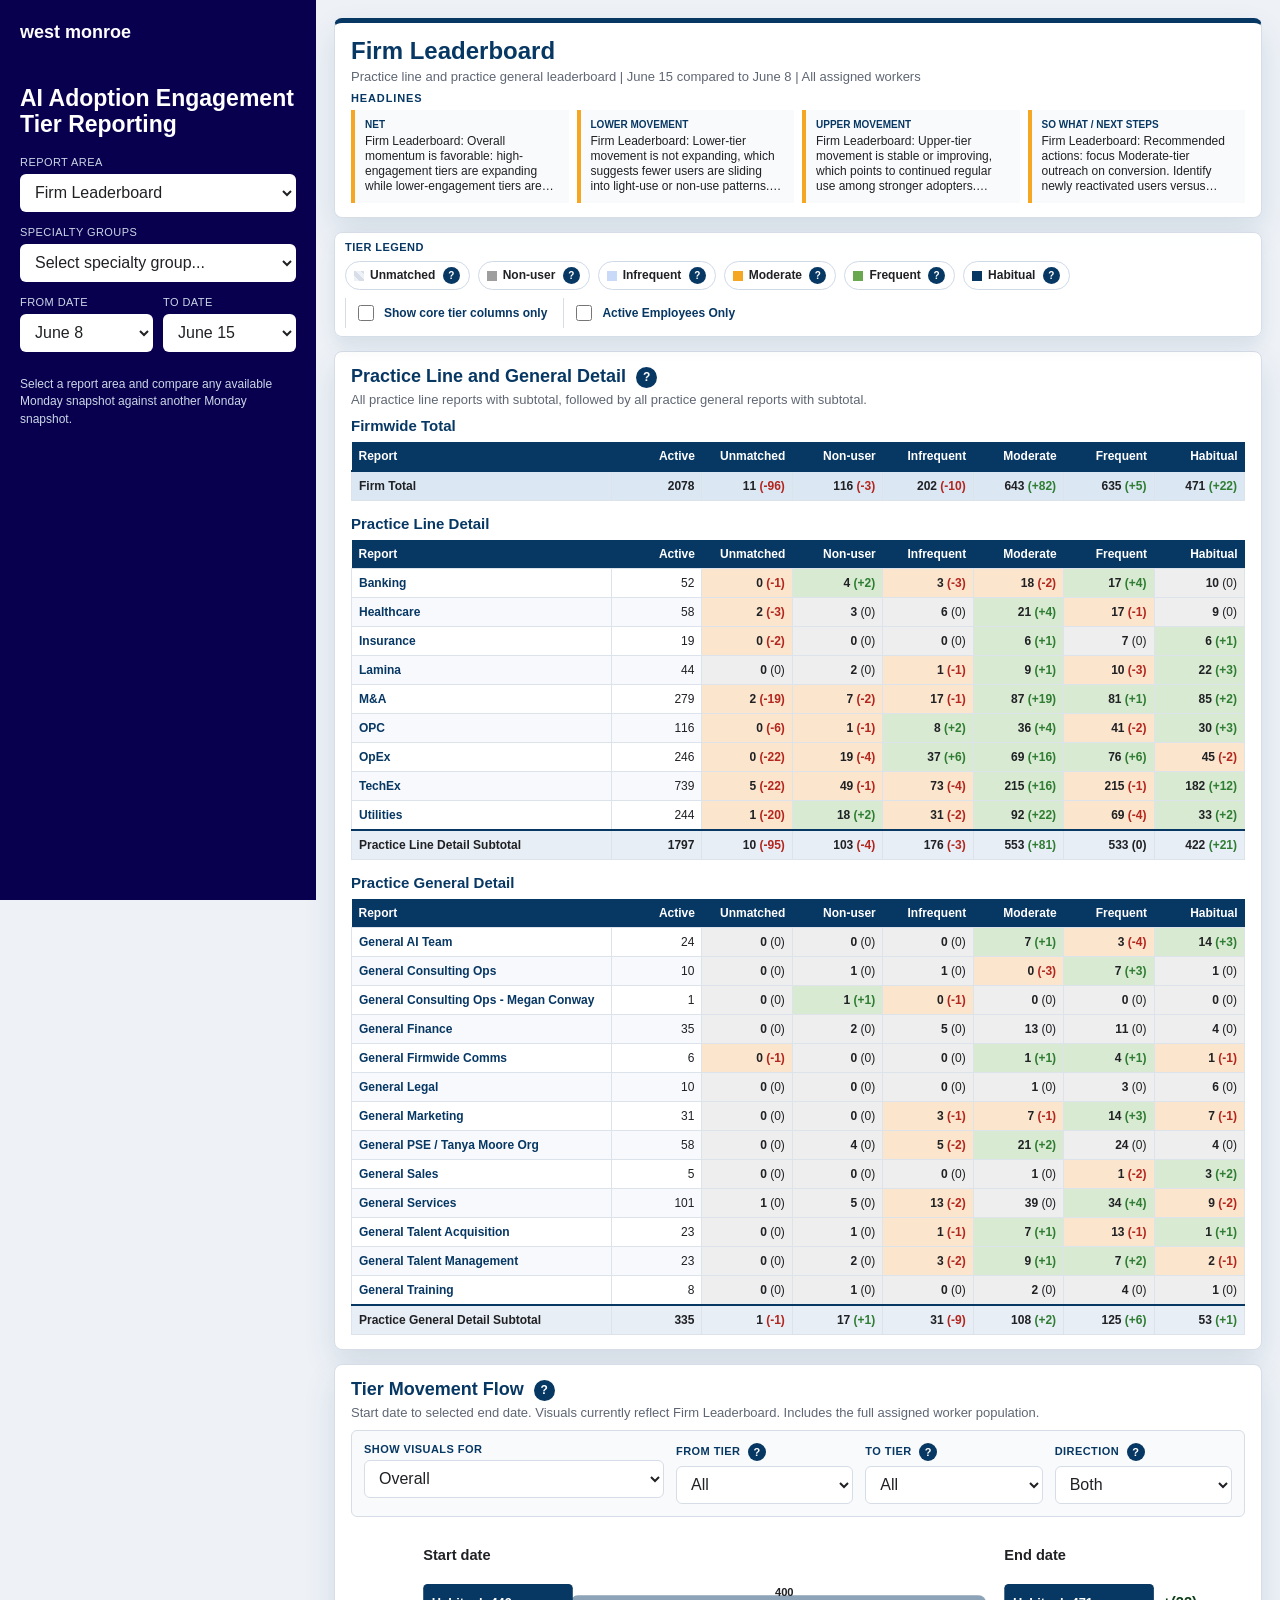
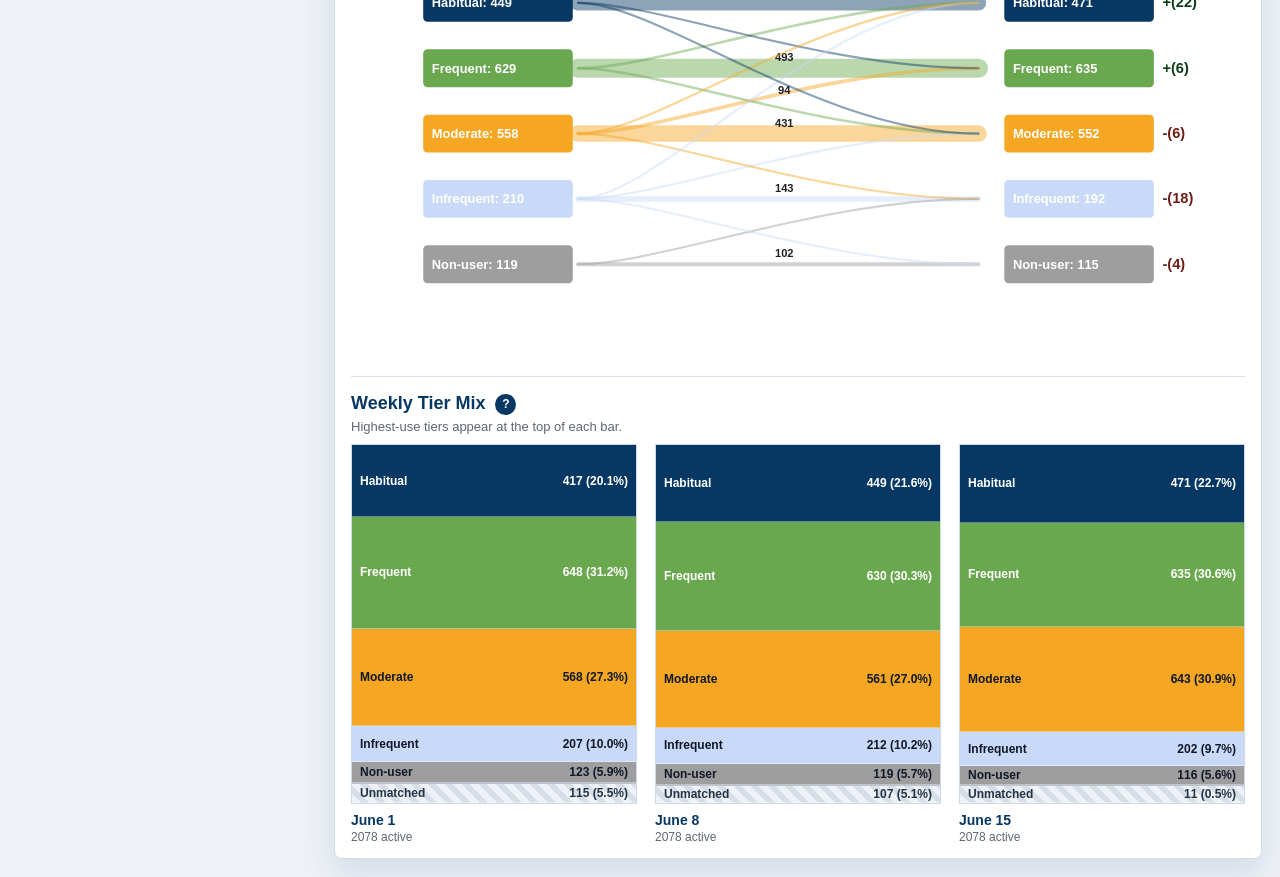
==== ai-adoption-engagement-tier-dashboard/index.html @ 770c9663 "Add discipline breakout views" ====
<!doctype html>
<html lang="en">
  <head>
    <meta charset="utf-8" />
    <meta name="viewport" content="width=device-width, initial-scale=1" />
    <title>AI Adoption Engagement Tier Leaderboard</title>
    <link rel="stylesheet" href="./styles.css" />
  </head>
  <body>
    <aside class="sidebar">
      <div class="brand">west monroe</div>
      <h1>AI Adoption Engagement Tier Reporting</h1>

      <label class="field">
        <span>Report Area</span>
        <select id="areaSelect"></select>
      </label>

      <label class="field">
        <span>Specialty Groups</span>
        <select id="specialtySelect"></select>
      </label>

      <div class="period-grid">
        <label class="field">
          <span>From Date</span>
          <select id="compareSelect"></select>
        </label>
        <label class="field">
          <span>To Date</span>
          <select id="weekSelect"></select>
        </label>
      </div>

      <p class="note">Select a report area and compare any available Monday snapshot against another Monday snapshot.</p>
    </aside>

    <main class="app">
      <section class="panel narrative-panel">
        <div class="panel-head">
          <div>
            <h2 id="reportTitle">Loading...</h2>
            <p id="reportMeta"></p>
          </div>
        </div>
        <p class="eyebrow headlines-label">Headlines</p>
        <div id="narrative" class="narrative-grid"></div>
      </section>

      <section class="tier-legend-panel" aria-label="Clickable engagement tier legend">
        <span>Tier Legend</span>
        <div class="tier-legend-controls">
          <button type="button" class="tier-legend-chip unmatched-chip" data-help="Unmatched: people in the selected population without mapped engagement-tier data for the selected week. Unmatched records are included in reconciliation so total population changes remain explainable.">Unmatched <span>?</span></button>
          <div class="main-tier-chip-group" aria-label="Engagement tiers">
            <button type="button" class="tier-legend-chip" style="--chip-color:#9e9e9e" data-help="Non-user: no logged AI tool activity in the prior 28 days. Tracked tools: Enterprise ChatGPT, ChatGPT Codex, and Nigel.">Non-user <span>?</span></button>
            <button type="button" class="tier-legend-chip" style="--chip-color:#c9daf8" data-help="Infrequent: used an AI tool on 1-4 days in the prior 28 days. Tracked tools: Enterprise ChatGPT, ChatGPT Codex, and Nigel.">Infrequent <span>?</span></button>
            <button type="button" class="tier-legend-chip" style="--chip-color:#f5a623" data-help="Moderate: used an AI tool on 4-12 days, or used it on 13+ days but averaged fewer than 3 interactions per active day. Tracked tools: Enterprise ChatGPT, ChatGPT Codex, and Nigel.">Moderate <span>?</span></button>
            <button type="button" class="tier-legend-chip" style="--chip-color:#6aa84f" data-help="Frequent: used an AI tool on 13-16 days with more than 3 interactions per active day, or 17+ days with 3-12 interactions per active day. Tracked tools: Enterprise ChatGPT, ChatGPT Codex, and Nigel.">Frequent <span>?</span></button>
            <button type="button" class="tier-legend-chip" style="--chip-color:#073763" data-help="Habitual: used an AI tool on 17+ days and averaged 12+ interactions per active day. Tracked tools: Enterprise ChatGPT, ChatGPT Codex, and Nigel.">Habitual <span>?</span></button>
          </div>
          <label class="legend-toggle-field">
            <input id="coreTierOnlyToggle" type="checkbox" />
            <span>Show core tier columns only</span>
          </label>
          <label class="legend-toggle-field">
            <input id="activeEmployeesOnlyToggle" type="checkbox" />
            <span>Active Employees Only</span>
          </label>
        </div>
      </section>

      <section class="panel" id="reportTablePanel">
        <div class="panel-head">
          <div>
            <div id="reconciliationCallout" class="reconciliation-callout"></div>
            <h3 id="reportTableTitle">AI adoption readout <button class="help" data-help="Counts show the selected end date. Values in parentheses show the change versus the selected start date. Tiers are ordered from least to most use.">?</button></h3>
            <p id="reportTableMeta">Assigned active-worker population compared with the selected start date.</p>
          </div>
        </div>
        <div class="legend-row delta-legend" aria-label="Report table legend">
          <span class="legend-title">Delta Legend <button class="help inline-help" data-help="Table cells use color to show whether the count in parentheses increased, decreased, or stayed flat versus the From Date.">?</button></span>
          <span><b class="legend-green"></b>Increased</span>
          <span><b class="legend-orange"></b>Decreased</span>
          <span><b class="legend-grey"></b>No change</span>
        </div>
        <div class="tier-table-wrap">
          <table id="tierTable"></table>
        </div>
      </section>

      <section class="panel" id="disciplineDetailPanel">
        <div class="panel-head">
          <div>
            <h3>Discipline Detail <button class="help" data-help="Shows the selected practice broken down by discipline when discipline data is available. Values in parentheses show the change versus the selected start date.">?</button></h3>
            <p id="disciplineDetailMeta">Practice discipline breakdown.</p>
          </div>
        </div>
        <div id="disciplineDetails" class="detail-stack"></div>
      </section>

      <section class="panel" id="leaderboardDetailPanel">
        <div class="panel-head">
          <div>
            <h3>Practice Line and General Detail <button class="help" data-help="Click a practice or function name to filter the report to that area. This mirrors the leaderboard PDF detail layout.">?</button></h3>
            <p>Leaderboard report design, showing line and general detail together.</p>
          </div>
        </div>
        <div id="leaderboardDetails" class="detail-stack"></div>
      </section>

      <section class="panel">
        <div class="panel-head">
          <div>
            <h3>Tier Movement Flow <button class="help" data-help="This Sankey shows aggregate movement from each start-date tier to each end-date tier. It does not expose person-level data.">?</button></h3>
            <p id="visualScopeDescription">Start date to selected end date.</p>
          </div>
        </div>
        <div class="movement-controls">
          <div id="visualScopePanel" class="visual-scope-panel">
            <label>
              <span>Show visuals for</span>
              <select id="visualScopeSelect" aria-label="Show visuals for">
                <option value="overall">Overall</option>
                <option value="line">Practice Line</option>
                <option value="general">Practice General</option>
              </select>
            </label>
          </div>
          <div id="disciplineFilterPanel" class="visual-scope-panel">
            <label>
              <span>Discipline</span>
              <select id="disciplineFilterSelect" aria-label="Filter visuals by discipline"></select>
            </label>
          </div>
          <label>
            <span>From Tier <button class="help inline-help" data-help="Filters the left side of the Sankey to people who started in a specific engagement tier. Select All to include every starting tier.">?</button></span>
            <select id="fromTierSelect"></select>
          </label>
          <label>
            <span>To Tier <button class="help inline-help" data-help="Filters the right side of the Sankey to people who ended in a specific engagement tier. Select All to include every ending tier.">?</button></span>
            <select id="toTierSelect"></select>
          </label>
          <label>
            <span>Direction <button class="help inline-help" data-help="Both shows all tier changes, Up only shows movement into higher-use tiers, and Down only shows movement into lower-use tiers. People who stayed in the same tier are included only in Both.">?</button></span>
            <select id="directionSelect">
              <option value="both">Both</option>
              <option value="up">Up only</option>
              <option value="down">Down only</option>
            </select>
          </label>
        </div>
        <svg id="sankey" viewBox="0 0 1040 500" role="img" aria-label="Engagement tier Sankey"></svg>
        <div class="trend-panel">
          <div class="panel-head compact-head">
            <div>
              <h3>Weekly Tier Mix <button class="help" data-help="Each stacked bar shows the selected population for that week, split by engagement tier. Percentages use the selected active-worker population as the denominator. Unmatched records are noted below the bar when present.">?</button></h3>
              <p>Highest-use tiers appear at the top of each bar.</p>
            </div>
          </div>
          <div id="weeklyTierMix" class="weekly-tier-mix" aria-label="Weekly engagement tier mix"></div>
        </div>
      </section>
    </main>

    <script src="./app.js?v=20260618-tier-mix-label-clean-v1"></script>
  </body>
</html>
---- ai-adoption-engagement-tier-dashboard/styles.css ----
:root {
  --navy: #073763;
  --deep: #08004f;
  --ink: #202124;
  --muted: #5f6673;
  --line: #d7dde7;
  --row: #f7f9fc;
  --orange: #f5a623;
  --green: #2f7d32;
  --red: #b3261e;
  --blue-soft: #c9daf8;
  --shadow: 0 14px 32px rgba(7, 55, 99, 0.12);
}

* {
  box-sizing: border-box;
}

body {
  margin: 0;
  min-height: 100vh;
  color: var(--ink);
  font-family: Arial, Helvetica, sans-serif;
  background: #eef2f7;
}

.sidebar {
  position: fixed;
  inset: 0 auto 0 0;
  width: 316px;
  height: 100vh;
  padding: 22px 20px;
  background: var(--deep);
  color: #fff;
  overflow: hidden;
  z-index: 10;
}

.brand {
  font-weight: 700;
  font-size: 18px;
  margin-bottom: 42px;
}

h1,
h2,
h3,
p {
  margin: 0;
}

h1 {
  font-size: 23px;
  line-height: 1.15;
  letter-spacing: 0;
  margin-bottom: 18px;
}

.byline {
  color: #ff00c8;
  font-weight: 700;
  margin-bottom: 42px;
}

.field {
  display: block;
  margin-bottom: 14px;
}

.field span,
.range-label span {
  display: block;
  font-size: 11px;
  letter-spacing: 0.04em;
  text-transform: uppercase;
  color: #cbd6e6;
  margin-bottom: 6px;
}

select,
button {
  width: 100%;
  min-height: 38px;
  border: 1px solid rgba(255, 255, 255, 0.25);
  border-radius: 6px;
  background: #fff;
  color: var(--ink);
  font: inherit;
  padding: 0 10px;
}

button {
  margin-top: 18px;
  border: 0;
  background: var(--orange);
  color: #111;
  font-weight: 700;
  cursor: pointer;
}

.period-grid {
  display: grid;
  grid-template-columns: 1fr 1fr;
  gap: 10px;
}

.toggle-field {
  display: flex;
  align-items: center;
  gap: 9px;
  margin: 4px 0 18px;
  color: #fff;
  font-size: 13px;
  line-height: 1.35;
}

.toggle-field input {
  width: 17px;
  height: 17px;
  accent-color: var(--orange);
  flex: 0 0 auto;
}

.toggle-field span {
  color: #e8eef6;
}

.legend-toggle-field {
  display: inline-flex;
  align-items: center;
  gap: 7px;
  min-height: 27px;
  padding: 4px 8px;
  border-left: 1px solid var(--line);
  color: var(--navy);
  font-size: 12px;
  font-weight: 700;
  white-space: nowrap;
}

.legend-toggle-field input {
  width: 16px;
  height: 16px;
  accent-color: var(--orange);
  flex: 0 0 auto;
}

.movement-controls {
  display: grid;
  grid-template-columns: minmax(300px, 1.35fr) repeat(3, minmax(150px, 1fr));
  gap: 12px;
  margin-bottom: 12px;
  padding: 12px;
  border: 1px solid var(--line);
  border-radius: 6px;
  background: #f8fafc;
}

.movement-controls label span {
  display: block;
  margin-bottom: 5px;
  color: var(--navy);
  font-size: 11px;
  font-weight: 700;
  letter-spacing: 0.04em;
  text-transform: uppercase;
}

.movement-controls select {
  border-color: var(--line);
}

.visual-scope-panel {
  min-width: 0;
}

.visual-scope-panel label {
  display: block;
}

.visual-scope-panel label span {
  display: block;
  margin-bottom: 5px;
  color: var(--navy);
  font-size: 11px;
  font-weight: 700;
  letter-spacing: 0.04em;
  text-transform: uppercase;
}

.visual-scope-panel select {
  border-color: var(--line);
}

.legend-row {
  display: flex;
  flex-wrap: wrap;
  align-items: center;
  gap: 8px 14px;
  margin-bottom: 8px;
  padding: 9px 10px;
  border: 1px solid var(--line);
  border-radius: 6px;
  background: #fff;
  color: var(--ink);
  font-size: 12px;
}

.legend-title {
  color: var(--navy);
  font-weight: 700;
  text-transform: uppercase;
}

.legend-row i,
.legend-row b {
  display: inline-block;
  width: 18px;
  height: 11px;
  margin-right: 5px;
  border: 1px solid rgba(0, 0, 0, 0.14);
  vertical-align: -1px;
}

.legend-green {
  background: #d9ead3;
}

.legend-orange {
  background: #fce5cd;
}

.legend-grey {
  background: #eeeeee;
}

.legend-hatched {
  background: repeating-linear-gradient(
    45deg,
    #eef2f6,
    #eef2f6 5px,
    #d7dee8 5px,
    #d7dee8 10px
  );
}

.delta-legend,
.weekly-mix-legend {
  margin-bottom: 10px;
}

.tier-definitions {
  margin: 0 0 10px;
  border: 1px solid var(--line);
  border-radius: 6px;
  background: #fff;
}

.tier-definitions summary {
  padding: 9px 10px;
  color: var(--navy);
  font-size: 12px;
  font-weight: 800;
  text-transform: uppercase;
  cursor: pointer;
}

.tier-definition-grid {
  display: grid;
  grid-template-columns: repeat(auto-fit, minmax(170px, 1fr));
  gap: 8px;
  padding: 0 10px 10px;
}

.tier-definition-grid div {
  min-width: 0;
  padding: 8px;
  border: 1px solid #e2e8f0;
  background: #f8fafc;
}

.tier-definition-grid span {
  display: inline-block;
  width: 18px;
  height: 10px;
  margin-right: 6px;
  border: 1px solid rgba(0, 0, 0, 0.14);
  vertical-align: 0;
}

.tier-definition-grid strong {
  color: var(--navy);
  font-size: 12px;
}

.tier-definition-grid p {
  margin-top: 5px;
  color: var(--ink);
  font-size: 12px;
  line-height: 1.35;
}

.range-block {
  margin-top: 10px;
  padding-top: 12px;
  border-top: 1px solid rgba(255, 255, 255, 0.18);
}

.range-label {
  display: flex;
  justify-content: space-between;
  align-items: end;
  gap: 10px;
}

.range-label strong {
  font-size: 12px;
  color: #fff;
}

input[type="range"] {
  width: 100%;
  accent-color: var(--orange);
}

.note {
  margin-top: 10px;
  color: #cbd6e6;
  font-size: 12px;
  line-height: 1.45;
}

.app {
  margin-left: 316px;
  padding: 18px;
  display: grid;
  gap: 14px;
}

.panel {
  background: #fff;
  border: 1px solid var(--line);
  border-radius: 8px;
  box-shadow: var(--shadow);
}

.narrative-panel {
  border-top: 5px solid var(--navy);
}

.narrative-grid {
  display: grid;
  grid-template-columns: repeat(4, minmax(0, 1fr));
  gap: 8px;
}

.narrative-card {
  min-height: 76px;
  padding: 9px 10px;
  border-left: 4px solid var(--orange);
  background: #f8fafc;
}

.narrative-card span {
  display: block;
  color: var(--navy);
  font-size: 10px;
  font-weight: 700;
  text-transform: uppercase;
  margin-bottom: 4px;
}

.narrative-card p {
  font-size: 12px;
  line-height: 1.25;
  color: var(--ink);
  display: -webkit-box;
  -webkit-line-clamp: 4;
  -webkit-box-orient: vertical;
  overflow: hidden;
}

.help {
  width: 21px;
  min-height: 21px;
  height: 21px;
  margin: 0 0 0 5px;
  padding: 0;
  border-radius: 50%;
  background: var(--navy);
  color: #fff;
  font-size: 12px;
  line-height: 21px;
  vertical-align: middle;
}

.inline-help {
  display: inline-block;
  width: 18px;
  min-height: 18px;
  height: 18px;
  margin-left: 4px;
  font-size: 11px;
  line-height: 18px;
}

.help-popover {
  position: fixed;
  z-index: 20;
  max-width: 330px;
  padding: 10px 12px;
  border: 1px solid var(--line);
  border-radius: 6px;
  background: #fff;
  box-shadow: var(--shadow);
  color: var(--ink);
  font-size: 13px;
  line-height: 1.4;
}

.help-popover p {
  margin: 0;
}

.eyebrow {
  color: var(--navy);
  font-weight: 700;
  font-size: 11px;
  text-transform: uppercase;
  letter-spacing: 0.08em;
  margin-bottom: 3px;
}

h2 {
  font-size: 24px;
  color: var(--navy);
  letter-spacing: 0;
}

#reportMeta {
  margin-top: 4px;
  font-size: 13px;
  color: var(--muted);
}

.panel {
  padding: 14px 16px;
}

.panel-head {
  display: flex;
  justify-content: space-between;
  align-items: start;
  gap: 12px;
  margin-bottom: 10px;
}

.narrative-panel .panel-head {
  margin-bottom: 8px;
}

.headlines-label {
  margin: 2px 0 6px;
}

.tier-legend-panel {
  position: sticky;
  top: 0;
  z-index: 6;
  display: flex;
  flex-wrap: wrap;
  align-items: center;
  gap: 8px;
  padding: 8px 10px;
  border: 1px solid var(--line);
  border-radius: 8px;
  background: rgba(255, 255, 255, 0.96);
  box-shadow: 0 8px 18px rgba(7, 55, 99, 0.1);
}

.tier-legend-panel > span {
  flex: 0 0 auto;
  color: var(--navy);
  font-size: 11px;
  font-weight: 800;
  text-transform: uppercase;
  letter-spacing: 0.04em;
}

.tier-legend-controls {
  display: flex;
  flex: 1 1 auto;
  flex-wrap: wrap;
  align-items: center;
  gap: 8px;
  min-width: 0;
}

.main-tier-chip-group {
  display: inline-flex;
  flex: 0 0 auto;
  gap: 8px;
  max-width: 100%;
  overflow-x: auto;
  scrollbar-width: thin;
}

.tier-legend-chip {
  width: auto;
  flex: 0 0 auto;
  min-height: 27px;
  margin: 0;
  padding: 5px 9px 5px 24px;
  border: 1px solid #cfd9e6;
  border-radius: 999px;
  background:
    linear-gradient(var(--chip-color), var(--chip-color)) 8px 50% / 10px 10px no-repeat,
    #fff;
  color: var(--ink);
  font-size: 12px;
  font-weight: 700;
}

.tier-legend-chip.unmatched-chip {
  background:
    repeating-linear-gradient(
      45deg,
      #eef2f6,
      #eef2f6 4px,
      #d7dee8 4px,
      #d7dee8 8px
    ) 8px 50% / 10px 10px no-repeat,
    #fff;
}

.tier-legend-chip:hover,
.tier-legend-chip:focus {
  border-color: var(--navy);
  box-shadow: 0 0 0 2px rgba(7, 55, 99, 0.12);
  outline: none;
}

.tier-legend-chip span {
  display: inline-grid;
  place-items: center;
  width: 17px;
  height: 17px;
  margin-left: 4px;
  border-radius: 50%;
  background: var(--navy);
  color: #fff;
  font-size: 10px;
  line-height: 1;
}

h3 {
  font-size: 18px;
  color: var(--navy);
}

.panel-head p {
  color: var(--muted);
  font-size: 13px;
  margin-top: 4px;
}

.reconciliation-callout {
  margin-bottom: 12px;
  padding: 10px 12px;
  border-left: 4px solid var(--navy);
  background: #eef4fb;
}

.reconciliation-callout span {
  display: block;
  color: var(--navy);
  font-size: 12px;
  font-weight: 800;
  text-transform: uppercase;
  letter-spacing: 0.04em;
}

.reconciliation-callout p {
  margin: 3px 0 0;
  color: var(--ink);
  font-size: 13px;
}

.grid-two {
  display: grid;
  grid-template-columns: 1fr 1fr;
  gap: 18px;
}

.tier-table-wrap {
  overflow-x: auto;
}

table {
  width: 100%;
  border-collapse: collapse;
  table-layout: fixed;
}

th,
td {
  min-width: 105px;
}

th:first-child,
td:first-child {
  min-width: 250px;
}

th .inline-help,
th .help {
  margin-left: 4px;
  white-space: nowrap;
}

th {
  background: var(--navy);
  color: #fff;
  text-align: left;
  padding: 9px;
  font-size: 13px;
  white-space: nowrap;
}

th:not(:first-child) {
  text-align: right;
}

td {
  padding: 9px;
  border: 1px solid #dde3ea;
  font-size: 13px;
  background: #fff;
}

tbody tr:nth-child(even) td {
  background: var(--row);
}

td.heat-up,
tbody tr:nth-child(even) td.heat-up {
  background: #d9ead3;
}

td.heat-other,
tbody tr:nth-child(even) td.heat-other {
  background: #fce5cd;
}

td.heat-flat,
tbody tr:nth-child(even) td.heat-flat {
  background: #eeeeee;
}

td.metric {
  text-align: right;
  font-variant-numeric: tabular-nums;
}

.detail-stack {
  display: grid;
  gap: 14px;
}

.detail-block h4 {
  margin: 0 0 8px;
  color: var(--navy);
  font-size: 15px;
}

.detail-table th:first-child {
  width: 260px;
}

.detail-table th,
.detail-table td {
  font-size: 12px;
  padding: 7px;
}

.subtotal-row td,
.firm-row td,
tbody tr.subtotal-row:nth-child(even) td,
tbody tr.firm-row:nth-child(even) td {
  background: #e8eef6;
  border-top: 2px solid var(--navy);
  font-weight: 700;
}

.firm-row td,
tbody tr.firm-row:nth-child(even) td {
  background: #dbe7f3;
}

.link-button {
  width: auto;
  min-height: 0;
  margin: 0;
  padding: 0;
  border: 0;
  background: transparent;
  color: var(--navy);
  font-weight: 700;
  text-align: left;
  cursor: pointer;
}

.link-button:hover {
  text-decoration: underline;
}

.delta-up {
  color: var(--green);
  font-weight: 700;
}

.delta-down {
  color: var(--red);
  font-weight: 700;
}

svg {
  width: 100%;
  height: auto;
  display: block;
}

.axis text,
.svg-label {
  font-family: Arial, Helvetica, sans-serif;
  fill: var(--ink);
  font-size: 15px;
  font-weight: 700;
}

.svg-small {
  fill: var(--muted);
  font-size: 13px;
}

.svg-large {
  font-size: 17px;
}

.flow-label {
  fill: var(--ink);
  font-weight: 700;
}

.svg-block-label {
  font-family: Arial, Helvetica, sans-serif;
  fill: #fff;
  font-size: 15px;
  font-weight: 700;
}

.svg-empty {
  fill: var(--muted);
  font-size: 18px;
}

.svg-delta-up {
  fill: #0b3d16;
}

.svg-delta-down {
  fill: #6f1d16;
}

.trend-panel {
  margin-top: 18px;
  border-top: 1px solid #dbe3ed;
  padding-top: 16px;
}

.compact-head {
  margin-bottom: 10px;
}

.weekly-tier-mix {
  display: grid;
  grid-template-columns: repeat(auto-fit, minmax(190px, 1fr));
  gap: 18px;
  align-items: start;
}

.tier-mix-week {
  display: grid;
  grid-template-rows: 360px auto;
  gap: 8px;
  min-width: 0;
}

.tier-mix-bar {
  height: 100%;
  border: 1px solid #cfd9e6;
  background: #fff;
  display: flex;
  flex-direction: column;
  justify-content: flex-end;
  overflow: hidden;
}

.tier-mix-segment {
  min-height: 26px;
  padding: 5px 8px;
  color: #fff;
  display: flex;
  align-items: center;
  justify-content: space-between;
  gap: 8px;
  font-size: 12px;
  font-weight: 700;
  font-variant-numeric: tabular-nums;
  border-bottom: 1px solid rgba(255, 255, 255, 0.38);
}

.tier-mix-segment[style*="#f5a623"],
.tier-mix-segment[style*="#c9daf8"],
.tier-mix-segment[style*="#9e9e9e"] {
  color: #111827;
}

.tier-mix-segment.compact-segment {
  min-height: 18px;
  padding-top: 2px;
  padding-bottom: 2px;
}

.tier-mix-segment.compact-segment span {
  display: inline;
  overflow: hidden;
  text-overflow: ellipsis;
  white-space: nowrap;
}

.tier-mix-segment.unmatched-segment {
  background: repeating-linear-gradient(
    45deg,
    #eef2f6,
    #eef2f6 6px,
    #d7dee8 6px,
    #d7dee8 12px
  ) !important;
  color: #243447;
  border-top: 1px solid #b8c4d2;
}

.tier-mix-label {
  display: grid;
  gap: 2px;
  color: var(--muted);
  font-size: 12px;
}

.tier-mix-label strong {
  color: var(--navy);
  font-size: 14px;
}

.tier-mix-label em {
  color: var(--red);
  font-style: normal;
}

@media (max-width: 1000px) {
  .sidebar {
    position: relative;
    width: auto;
    height: auto;
    min-height: auto;
    overflow: visible;
  }

  .app {
    margin-left: 0;
  }

  .grid-two {
    grid-template-columns: 1fr;
    display: grid;
  }

  .narrative-grid {
    grid-template-columns: 1fr;
  }

  .movement-controls {
    grid-template-columns: 1fr;
  }

}
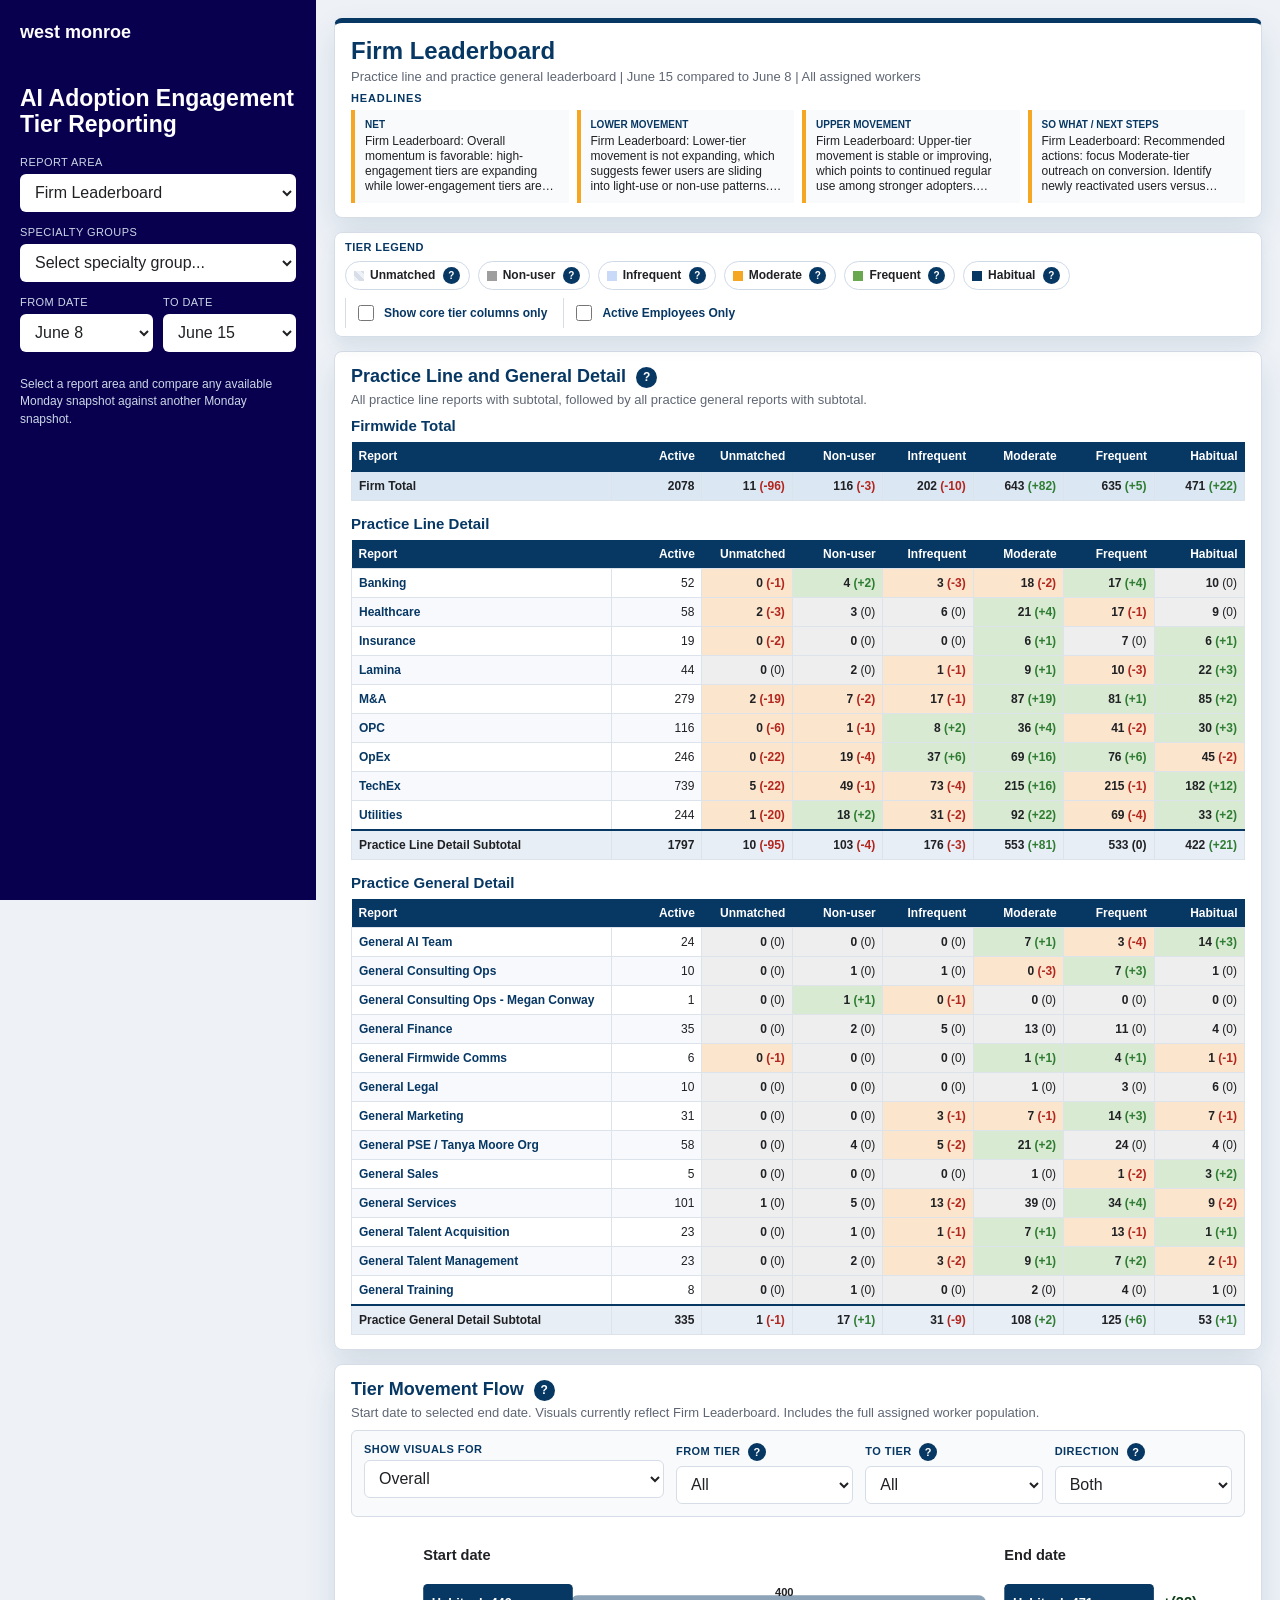
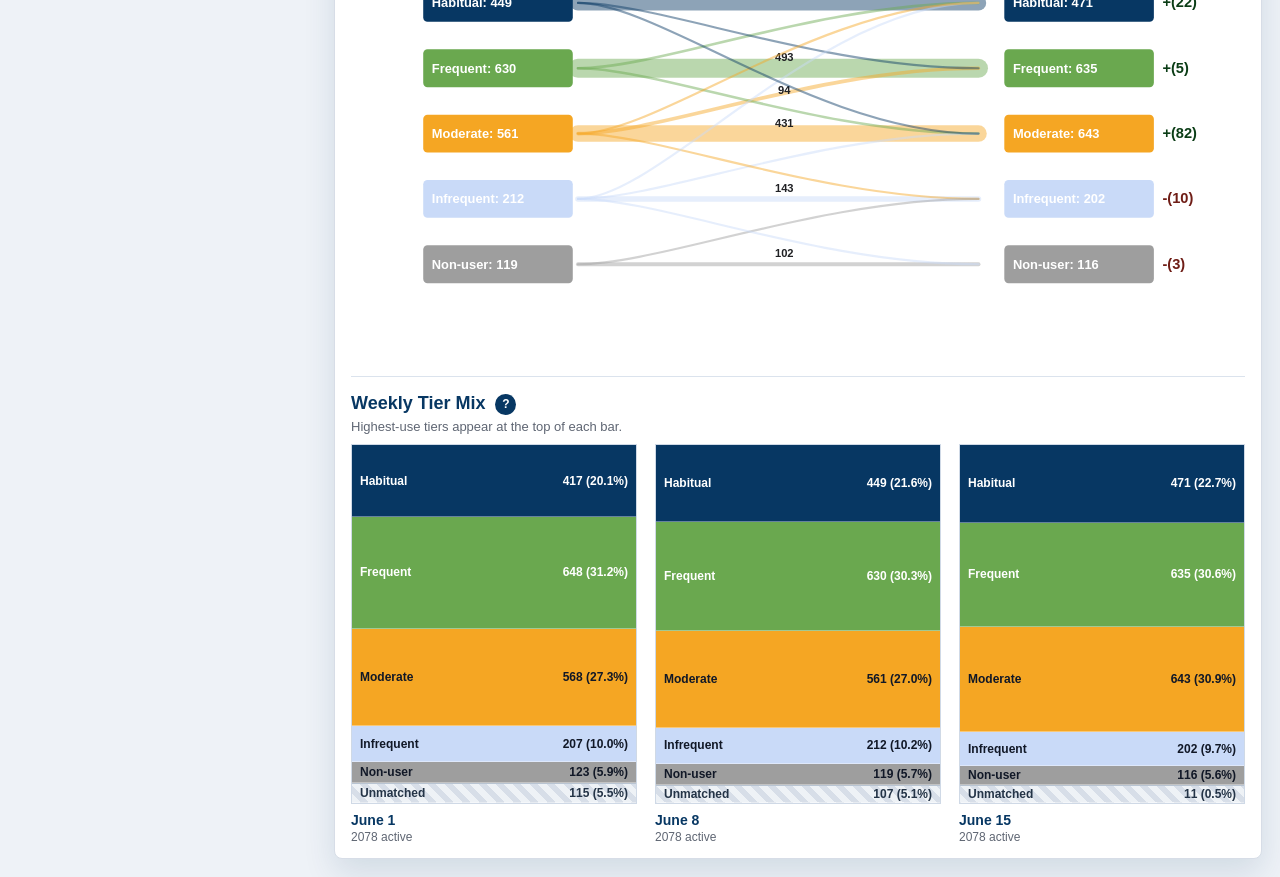
==== commit e977024b: "Add ERG visual filter" ====
--- a/ai-adoption-engagement-tier-dashboard/index.html
+++ b/ai-adoption-engagement-tier-dashboard/index.html
@@ -128,8 +128,8 @@
           </div>
           <div id="disciplineFilterPanel" class="visual-scope-panel">
             <label>
-              <span>Discipline</span>
-              <select id="disciplineFilterSelect" aria-label="Filter visuals by discipline"></select>
+              <span id="visualFilterLabel">Discipline</span>
+              <select id="disciplineFilterSelect" aria-label="Filter visuals"></select>
             </label>
           </div>
           <label>
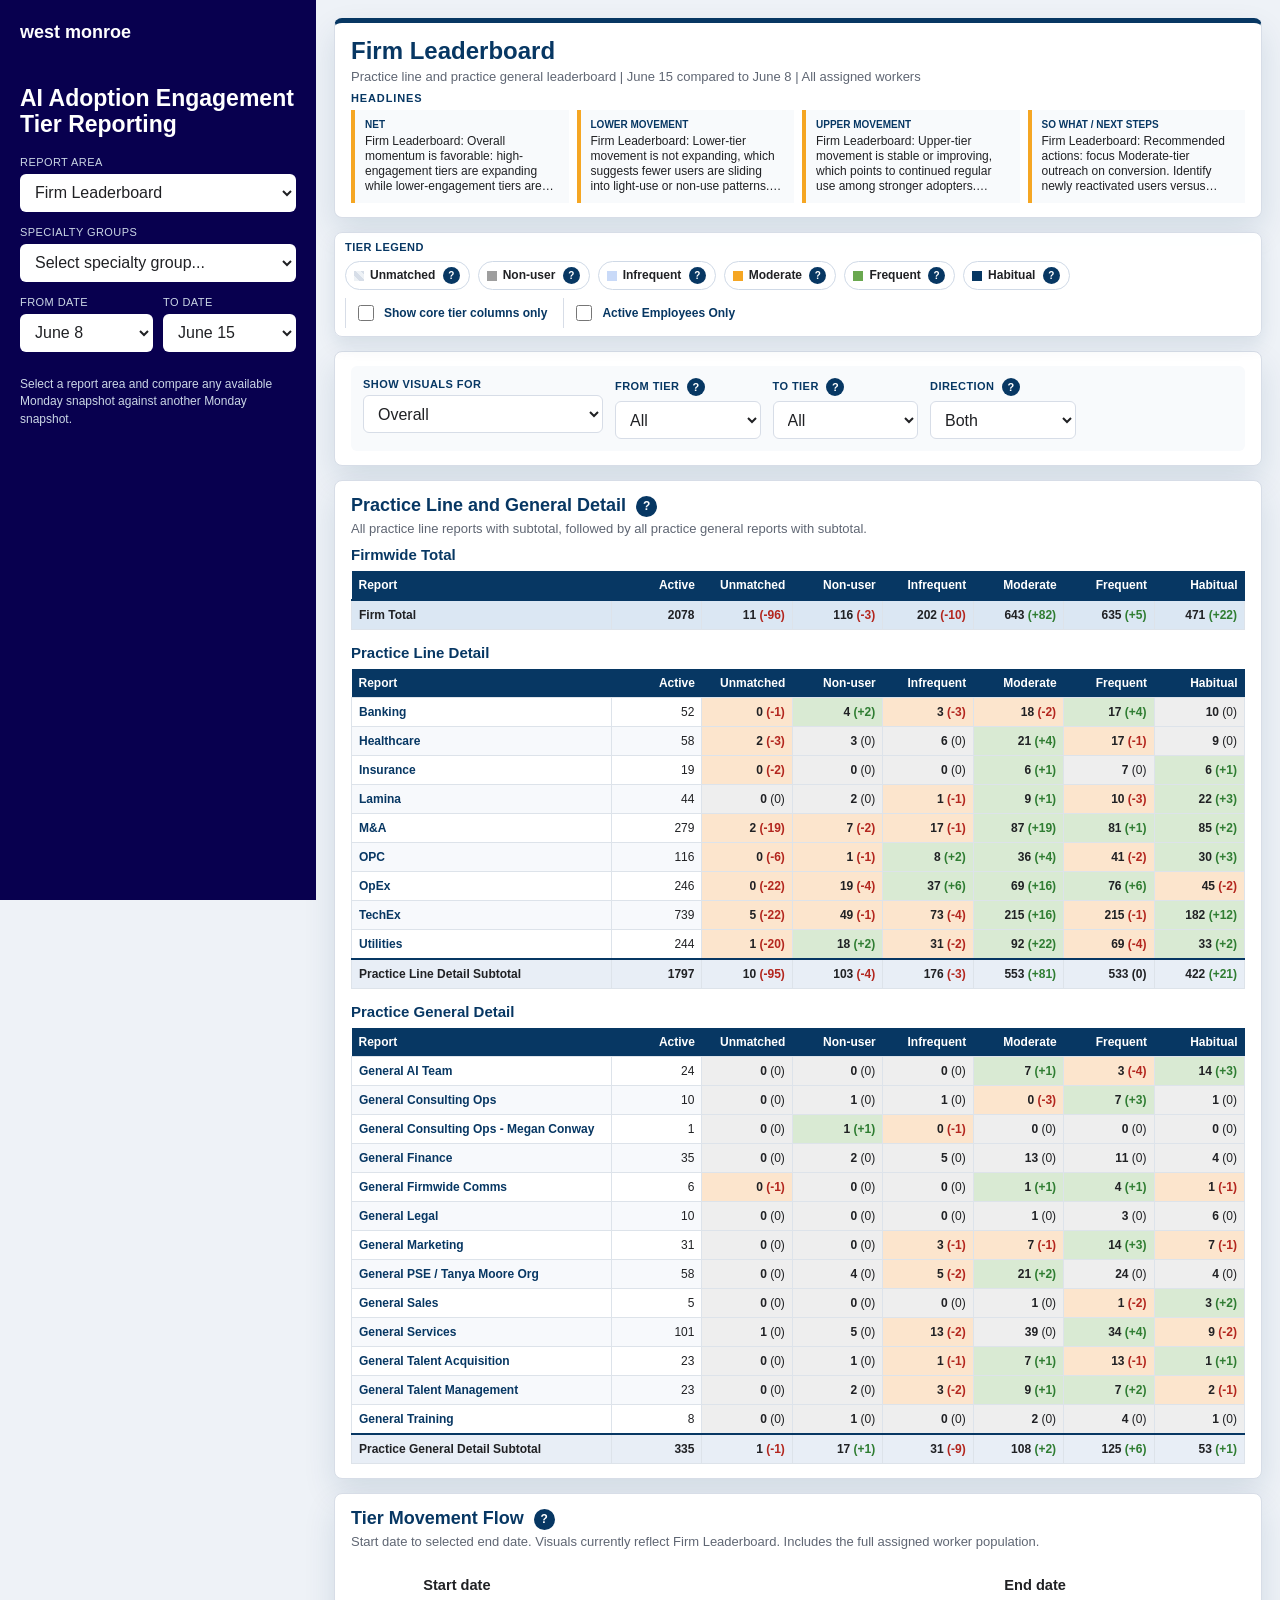
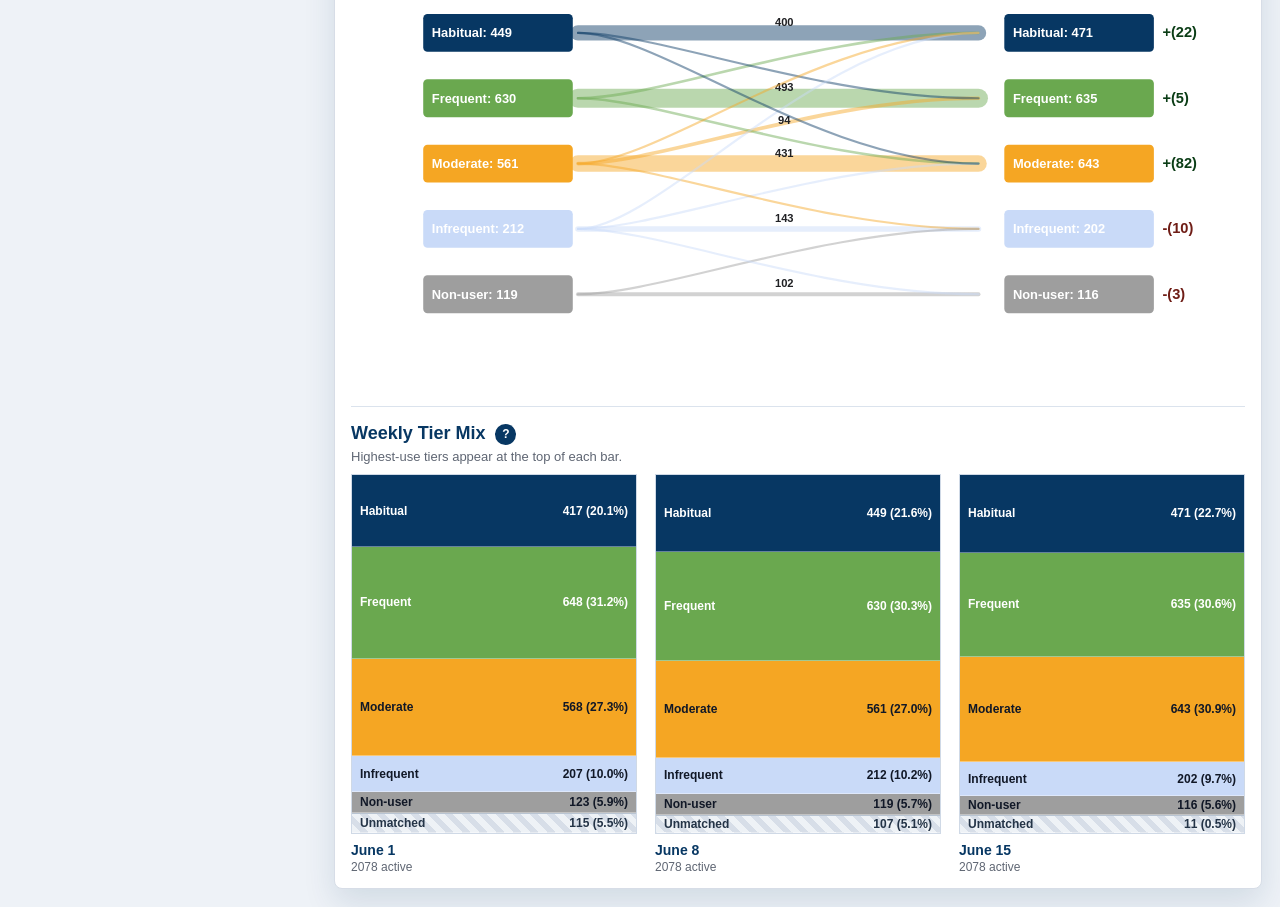
==== commit bce1bdfe: "Move visual filters above report panels" ====
--- a/ai-adoption-engagement-tier-dashboard/index.html
+++ b/ai-adoption-engagement-tier-dashboard/index.html
@@ -69,6 +69,43 @@
         </div>
       </section>
 
+      <section class="panel visual-controls-panel">
+        <div class="movement-controls">
+          <div id="visualScopePanel" class="visual-scope-panel">
+            <label>
+              <span>Show visuals for</span>
+              <select id="visualScopeSelect" aria-label="Show visuals for">
+                <option value="overall">Overall</option>
+                <option value="line">Practice Line</option>
+                <option value="general">Practice General</option>
+              </select>
+            </label>
+          </div>
+          <div id="disciplineFilterPanel" class="visual-scope-panel">
+            <label>
+              <span id="visualFilterLabel">Discipline</span>
+              <select id="disciplineFilterSelect" aria-label="Filter visuals"></select>
+            </label>
+          </div>
+          <label>
+            <span>From Tier <button class="help inline-help" data-help="Filters the left side of the Sankey to people who started in a specific engagement tier. Select All to include every starting tier.">?</button></span>
+            <select id="fromTierSelect"></select>
+          </label>
+          <label>
+            <span>To Tier <button class="help inline-help" data-help="Filters the right side of the Sankey to people who ended in a specific engagement tier. Select All to include every ending tier.">?</button></span>
+            <select id="toTierSelect"></select>
+          </label>
+          <label>
+            <span>Direction <button class="help inline-help" data-help="Both shows all tier changes, Up only shows movement into higher-use tiers, and Down only shows movement into lower-use tiers. People who stayed in the same tier are included only in Both.">?</button></span>
+            <select id="directionSelect">
+              <option value="both">Both</option>
+              <option value="up">Up only</option>
+              <option value="down">Down only</option>
+            </select>
+          </label>
+        </div>
+      </section>
+
       <section class="panel" id="reportTablePanel">
         <div class="panel-head">
           <div>
@@ -115,40 +152,6 @@
             <p id="visualScopeDescription">Start date to selected end date.</p>
           </div>
         </div>
-        <div class="movement-controls">
-          <div id="visualScopePanel" class="visual-scope-panel">
-            <label>
-              <span>Show visuals for</span>
-              <select id="visualScopeSelect" aria-label="Show visuals for">
-                <option value="overall">Overall</option>
-                <option value="line">Practice Line</option>
-                <option value="general">Practice General</option>
-              </select>
-            </label>
-          </div>
-          <div id="disciplineFilterPanel" class="visual-scope-panel">
-            <label>
-              <span id="visualFilterLabel">Discipline</span>
-              <select id="disciplineFilterSelect" aria-label="Filter visuals"></select>
-            </label>
-          </div>
-          <label>
-            <span>From Tier <button class="help inline-help" data-help="Filters the left side of the Sankey to people who started in a specific engagement tier. Select All to include every starting tier.">?</button></span>
-            <select id="fromTierSelect"></select>
-          </label>
-          <label>
-            <span>To Tier <button class="help inline-help" data-help="Filters the right side of the Sankey to people who ended in a specific engagement tier. Select All to include every ending tier.">?</button></span>
-            <select id="toTierSelect"></select>
-          </label>
-          <label>
-            <span>Direction <button class="help inline-help" data-help="Both shows all tier changes, Up only shows movement into higher-use tiers, and Down only shows movement into lower-use tiers. People who stayed in the same tier are included only in Both.">?</button></span>
-            <select id="directionSelect">
-              <option value="both">Both</option>
-              <option value="up">Up only</option>
-              <option value="down">Down only</option>
-            </select>
-          </label>
-        </div>
         <svg id="sankey" viewBox="0 0 1040 500" role="img" aria-label="Engagement tier Sankey"></svg>
         <div class="trend-panel">
           <div class="panel-head compact-head">
--- a/ai-adoption-engagement-tier-dashboard/styles.css
+++ b/ai-adoption-engagement-tier-dashboard/styles.css
@@ -147,13 +147,22 @@
 
 .movement-controls {
   display: grid;
-  grid-template-columns: minmax(300px, 1.35fr) repeat(3, minmax(150px, 1fr));
+  grid-template-columns: minmax(240px, 1.25fr) repeat(4, minmax(145px, 1fr));
   gap: 12px;
-  margin-bottom: 12px;
   padding: 12px;
   border: 1px solid var(--line);
   border-radius: 6px;
   background: #f8fafc;
+}
+
+.visual-controls-panel {
+  padding: 0;
+  box-shadow: none;
+}
+
+.visual-controls-panel .movement-controls {
+  border: 0;
+  margin: 0;
 }
 
 .movement-controls label span {
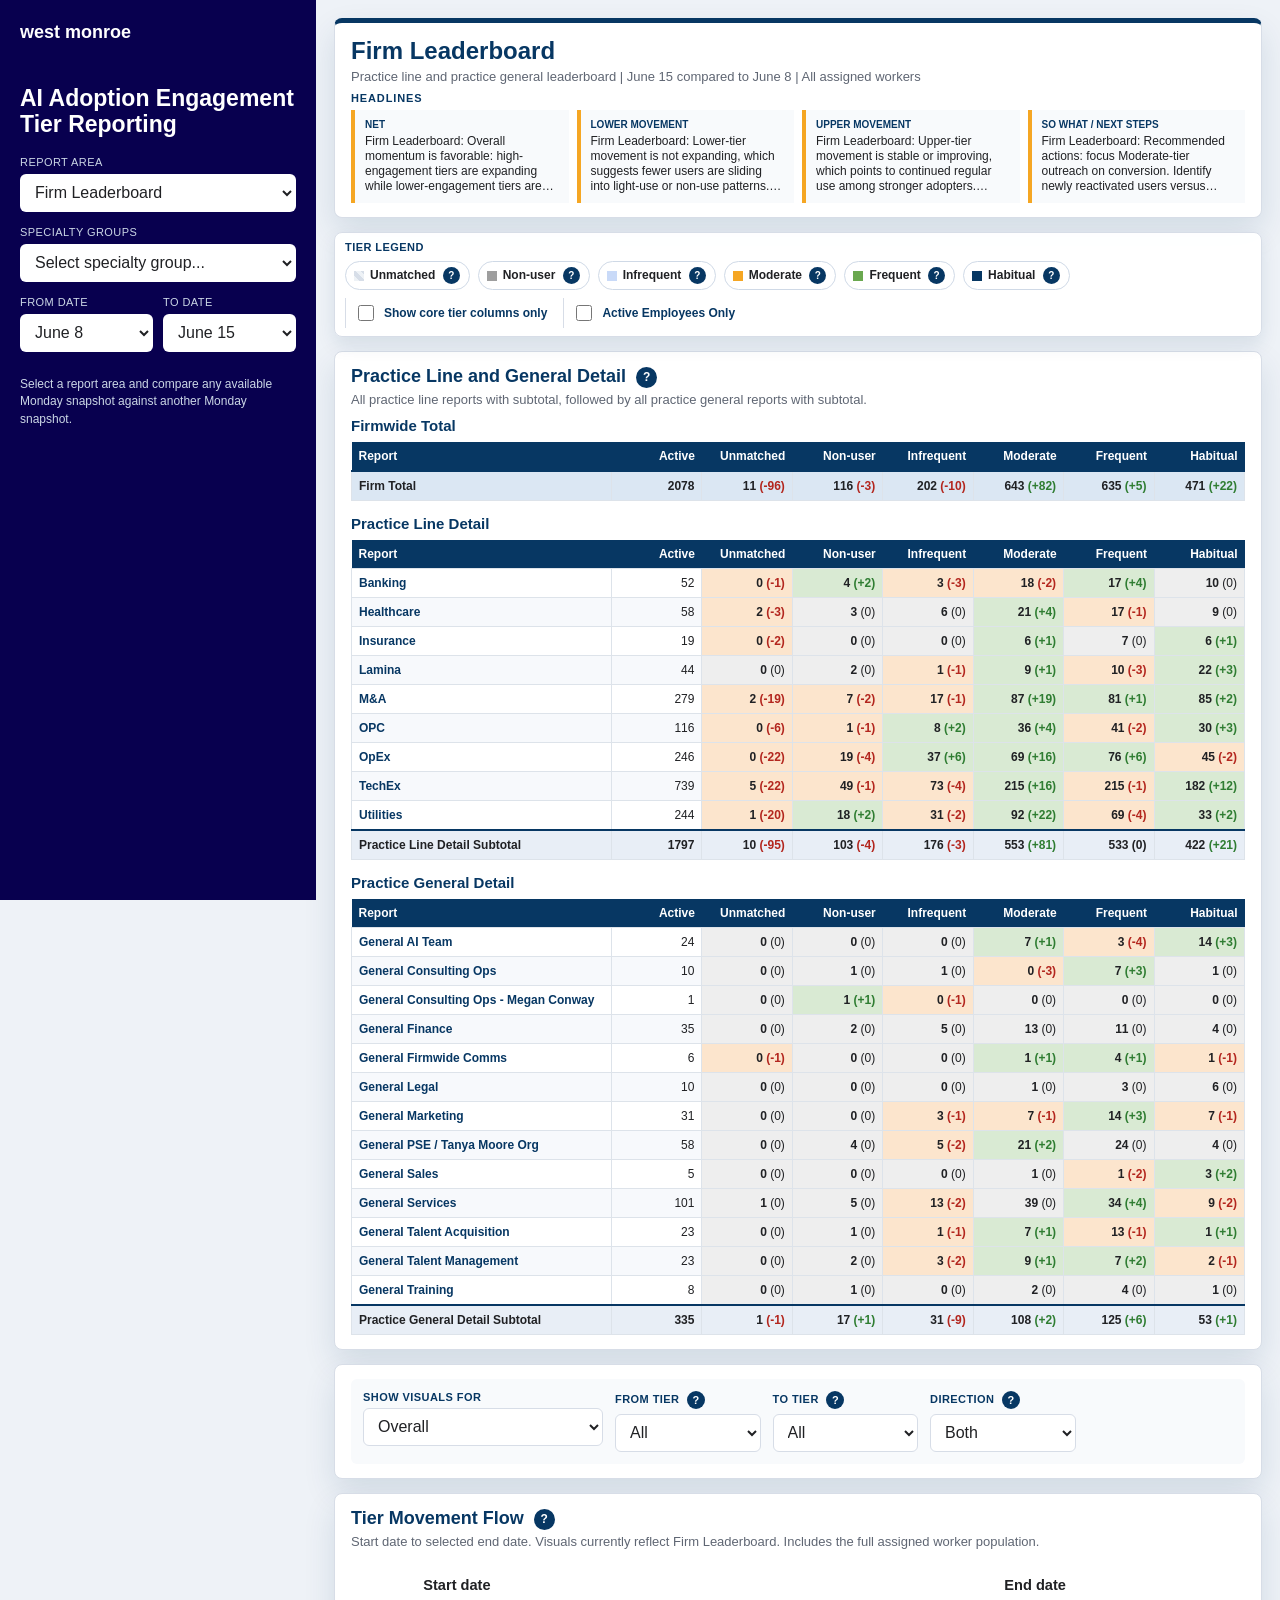
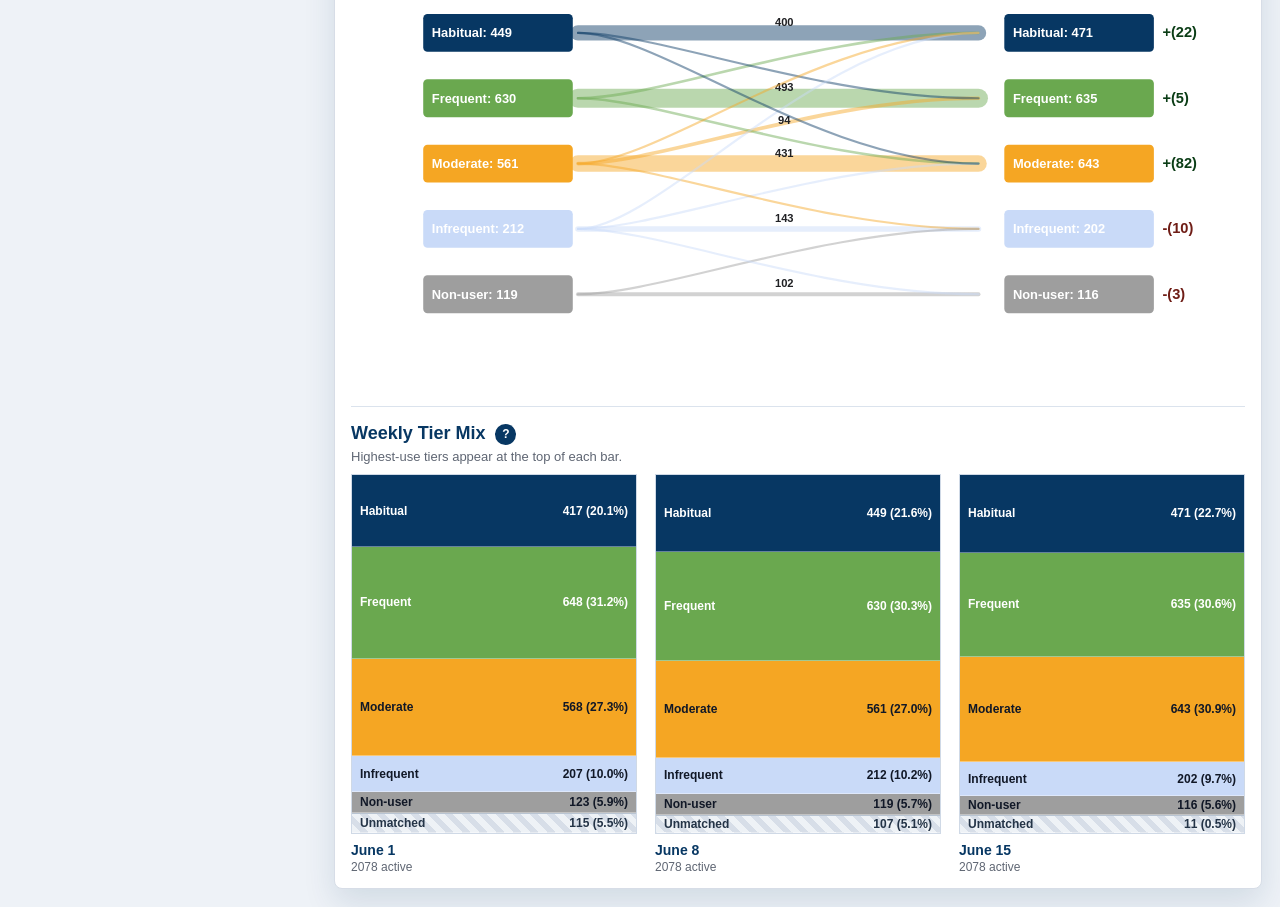
==== commit 0ddda3cf: "Move visual controls below boards" ====
--- a/ai-adoption-engagement-tier-dashboard/index.html
+++ b/ai-adoption-engagement-tier-dashboard/index.html
@@ -69,43 +69,6 @@
         </div>
       </section>
 
-      <section class="panel visual-controls-panel">
-        <div class="movement-controls">
-          <div id="visualScopePanel" class="visual-scope-panel">
-            <label>
-              <span>Show visuals for</span>
-              <select id="visualScopeSelect" aria-label="Show visuals for">
-                <option value="overall">Overall</option>
-                <option value="line">Practice Line</option>
-                <option value="general">Practice General</option>
-              </select>
-            </label>
-          </div>
-          <div id="disciplineFilterPanel" class="visual-scope-panel">
-            <label>
-              <span id="visualFilterLabel">Discipline</span>
-              <select id="disciplineFilterSelect" aria-label="Filter visuals"></select>
-            </label>
-          </div>
-          <label>
-            <span>From Tier <button class="help inline-help" data-help="Filters the left side of the Sankey to people who started in a specific engagement tier. Select All to include every starting tier.">?</button></span>
-            <select id="fromTierSelect"></select>
-          </label>
-          <label>
-            <span>To Tier <button class="help inline-help" data-help="Filters the right side of the Sankey to people who ended in a specific engagement tier. Select All to include every ending tier.">?</button></span>
-            <select id="toTierSelect"></select>
-          </label>
-          <label>
-            <span>Direction <button class="help inline-help" data-help="Both shows all tier changes, Up only shows movement into higher-use tiers, and Down only shows movement into lower-use tiers. People who stayed in the same tier are included only in Both.">?</button></span>
-            <select id="directionSelect">
-              <option value="both">Both</option>
-              <option value="up">Up only</option>
-              <option value="down">Down only</option>
-            </select>
-          </label>
-        </div>
-      </section>
-
       <section class="panel" id="reportTablePanel">
         <div class="panel-head">
           <div>
@@ -145,6 +108,43 @@
         <div id="leaderboardDetails" class="detail-stack"></div>
       </section>
 
+      <section class="panel visual-controls-panel">
+        <div class="movement-controls">
+          <div id="visualScopePanel" class="visual-scope-panel">
+            <label>
+              <span>Show visuals for</span>
+              <select id="visualScopeSelect" aria-label="Show visuals for">
+                <option value="overall">Overall</option>
+                <option value="line">Practice Line</option>
+                <option value="general">Practice General</option>
+              </select>
+            </label>
+          </div>
+          <div id="disciplineFilterPanel" class="visual-scope-panel">
+            <label>
+              <span id="visualFilterLabel">Discipline</span>
+              <select id="disciplineFilterSelect" aria-label="Filter visuals"></select>
+            </label>
+          </div>
+          <label>
+            <span>From Tier <button class="help inline-help" data-help="Filters the left side of the Sankey to people who started in a specific engagement tier. Select All to include every starting tier.">?</button></span>
+            <select id="fromTierSelect"></select>
+          </label>
+          <label>
+            <span>To Tier <button class="help inline-help" data-help="Filters the right side of the Sankey to people who ended in a specific engagement tier. Select All to include every ending tier.">?</button></span>
+            <select id="toTierSelect"></select>
+          </label>
+          <label>
+            <span>Direction <button class="help inline-help" data-help="Both shows all tier changes, Up only shows movement into higher-use tiers, and Down only shows movement into lower-use tiers. People who stayed in the same tier are included only in Both.">?</button></span>
+            <select id="directionSelect">
+              <option value="both">Both</option>
+              <option value="up">Up only</option>
+              <option value="down">Down only</option>
+            </select>
+          </label>
+        </div>
+      </section>
+
       <section class="panel">
         <div class="panel-head">
           <div>
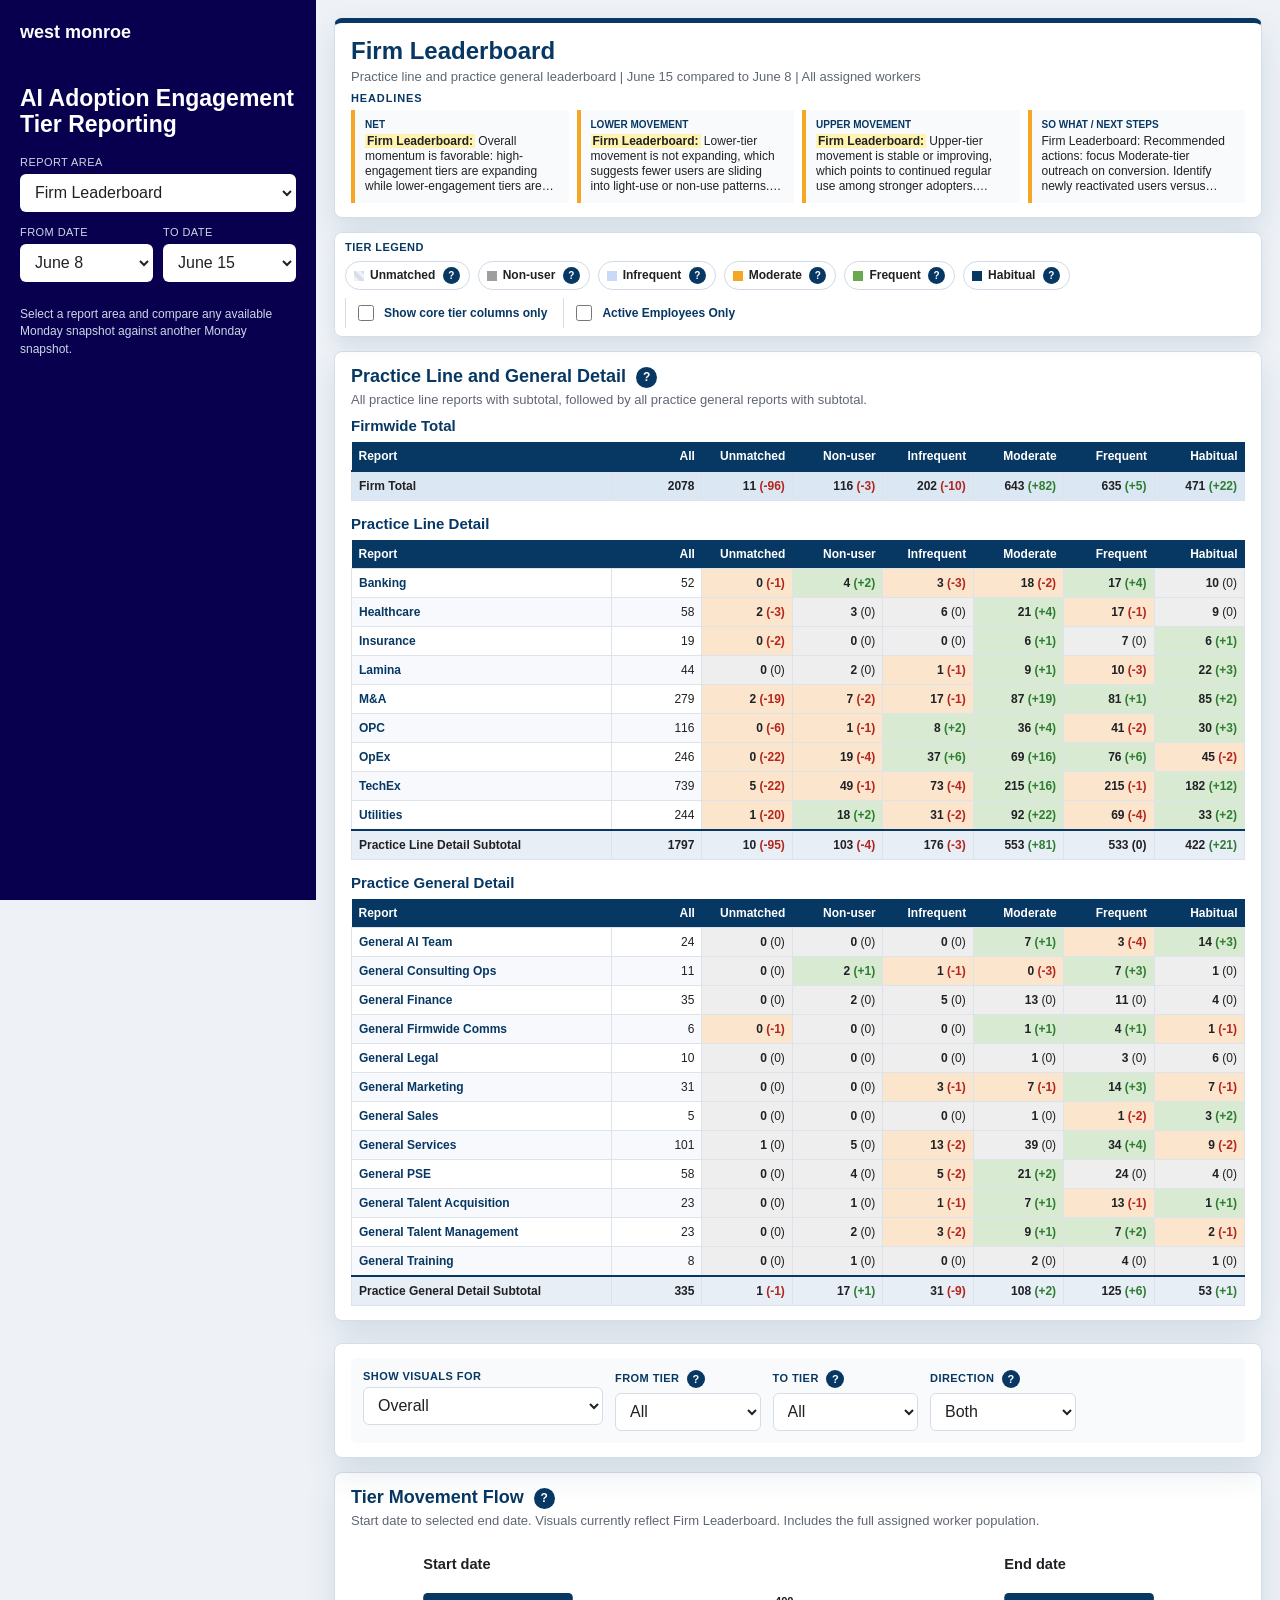
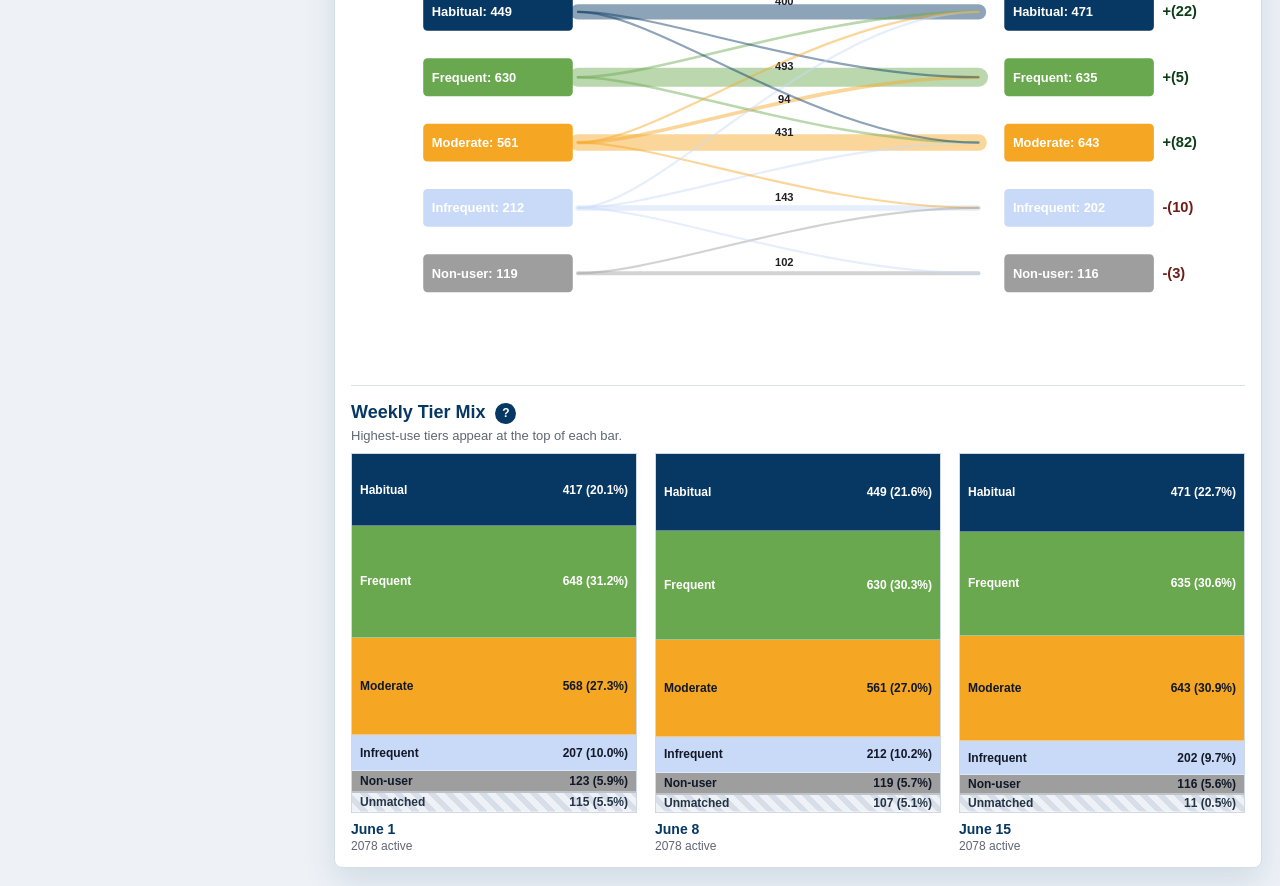
==== commit 6a4604fc: "Merge specialty groups into report area selector" ====
--- a/ai-adoption-engagement-tier-dashboard/index.html
+++ b/ai-adoption-engagement-tier-dashboard/index.html
@@ -14,11 +14,6 @@
       <label class="field">
         <span>Report Area</span>
         <select id="areaSelect"></select>
-      </label>
-
-      <label class="field">
-        <span>Specialty Groups</span>
-        <select id="specialtySelect"></select>
       </label>
 
       <div class="period-grid">
--- a/ai-adoption-engagement-tier-dashboard/styles.css
+++ b/ai-adoption-engagement-tier-dashboard/styles.css
@@ -156,8 +156,13 @@
 }
 
 .visual-controls-panel {
+  position: sticky;
+  top: 156px;
+  z-index: 5;
   padding: 0;
+  margin-top: 8px;
   box-shadow: none;
+  background: rgba(255, 255, 255, 0.97);
 }
 
 .visual-controls-panel .movement-controls {
@@ -387,6 +392,13 @@
   -webkit-line-clamp: 4;
   -webkit-box-orient: vertical;
   overflow: hidden;
+}
+
+.headline-highlight {
+  background: #fff3b0;
+  color: var(--ink);
+  font-weight: 700;
+  padding: 0 2px;
 }
 
 .help {
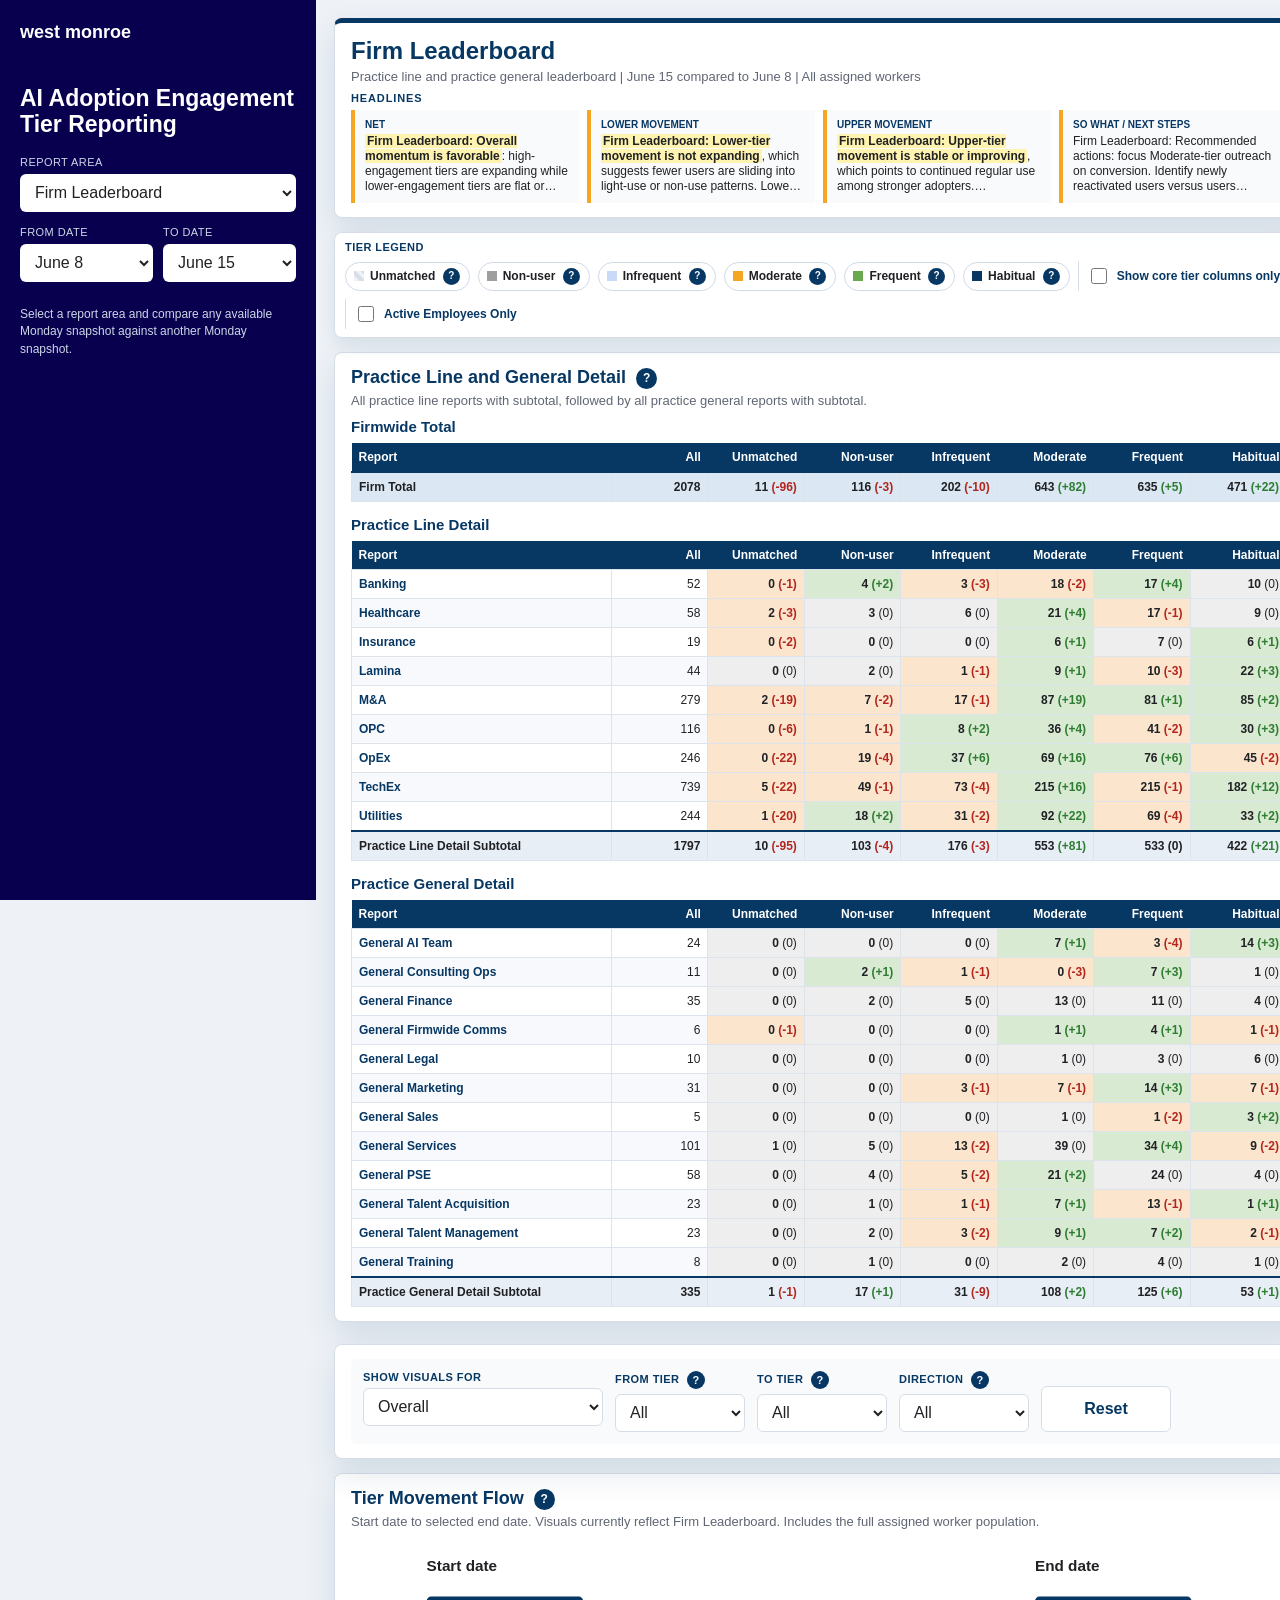
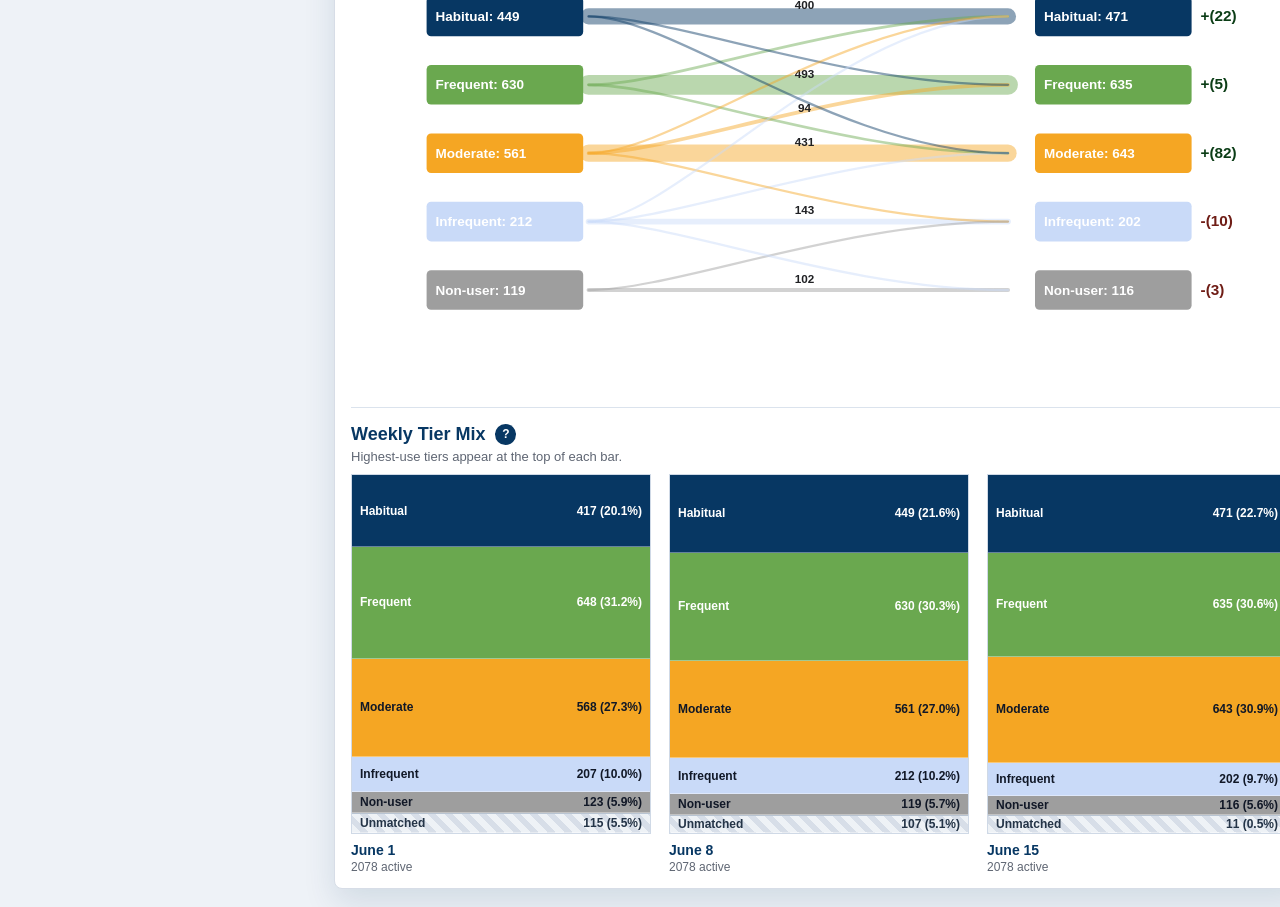
==== commit 5eb3f8a5: "Add reset control and update movement filters" ====
--- a/ai-adoption-engagement-tier-dashboard/index.html
+++ b/ai-adoption-engagement-tier-dashboard/index.html
@@ -130,13 +130,14 @@
             <select id="toTierSelect"></select>
           </label>
           <label>
-            <span>Direction <button class="help inline-help" data-help="Both shows all tier changes, Up only shows movement into higher-use tiers, and Down only shows movement into lower-use tiers. People who stayed in the same tier are included only in Both.">?</button></span>
+            <span>Direction <button class="help inline-help" data-help="All shows all tier changes, Up only shows movement into higher-use tiers, and Down only shows movement into lower-use tiers. People who stayed in the same tier are included only in All.">?</button></span>
             <select id="directionSelect">
-              <option value="both">Both</option>
+              <option value="all">All</option>
               <option value="up">Up only</option>
               <option value="down">Down only</option>
             </select>
           </label>
+          <button id="resetSelections" class="reset-button" type="button">Reset</button>
         </div>
       </section>
 
--- a/ai-adoption-engagement-tier-dashboard/styles.css
+++ b/ai-adoption-engagement-tier-dashboard/styles.css
@@ -147,7 +147,7 @@
 
 .movement-controls {
   display: grid;
-  grid-template-columns: minmax(240px, 1.25fr) repeat(4, minmax(145px, 1fr));
+  grid-template-columns: minmax(240px, 1.25fr) repeat(4, minmax(130px, 1fr)) minmax(92px, 0.55fr);
   gap: 12px;
   padding: 12px;
   border: 1px solid var(--line);
@@ -182,6 +182,20 @@
 
 .movement-controls select {
   border-color: var(--line);
+}
+
+.movement-controls .reset-button {
+  align-self: end;
+  min-height: 46px;
+  margin: 0;
+  border: 1px solid var(--line);
+  background: #fff;
+  color: var(--navy);
+  font-weight: 800;
+}
+
+.movement-controls .reset-button:hover {
+  background: #eef3f9;
 }
 
 .visual-scope-panel {
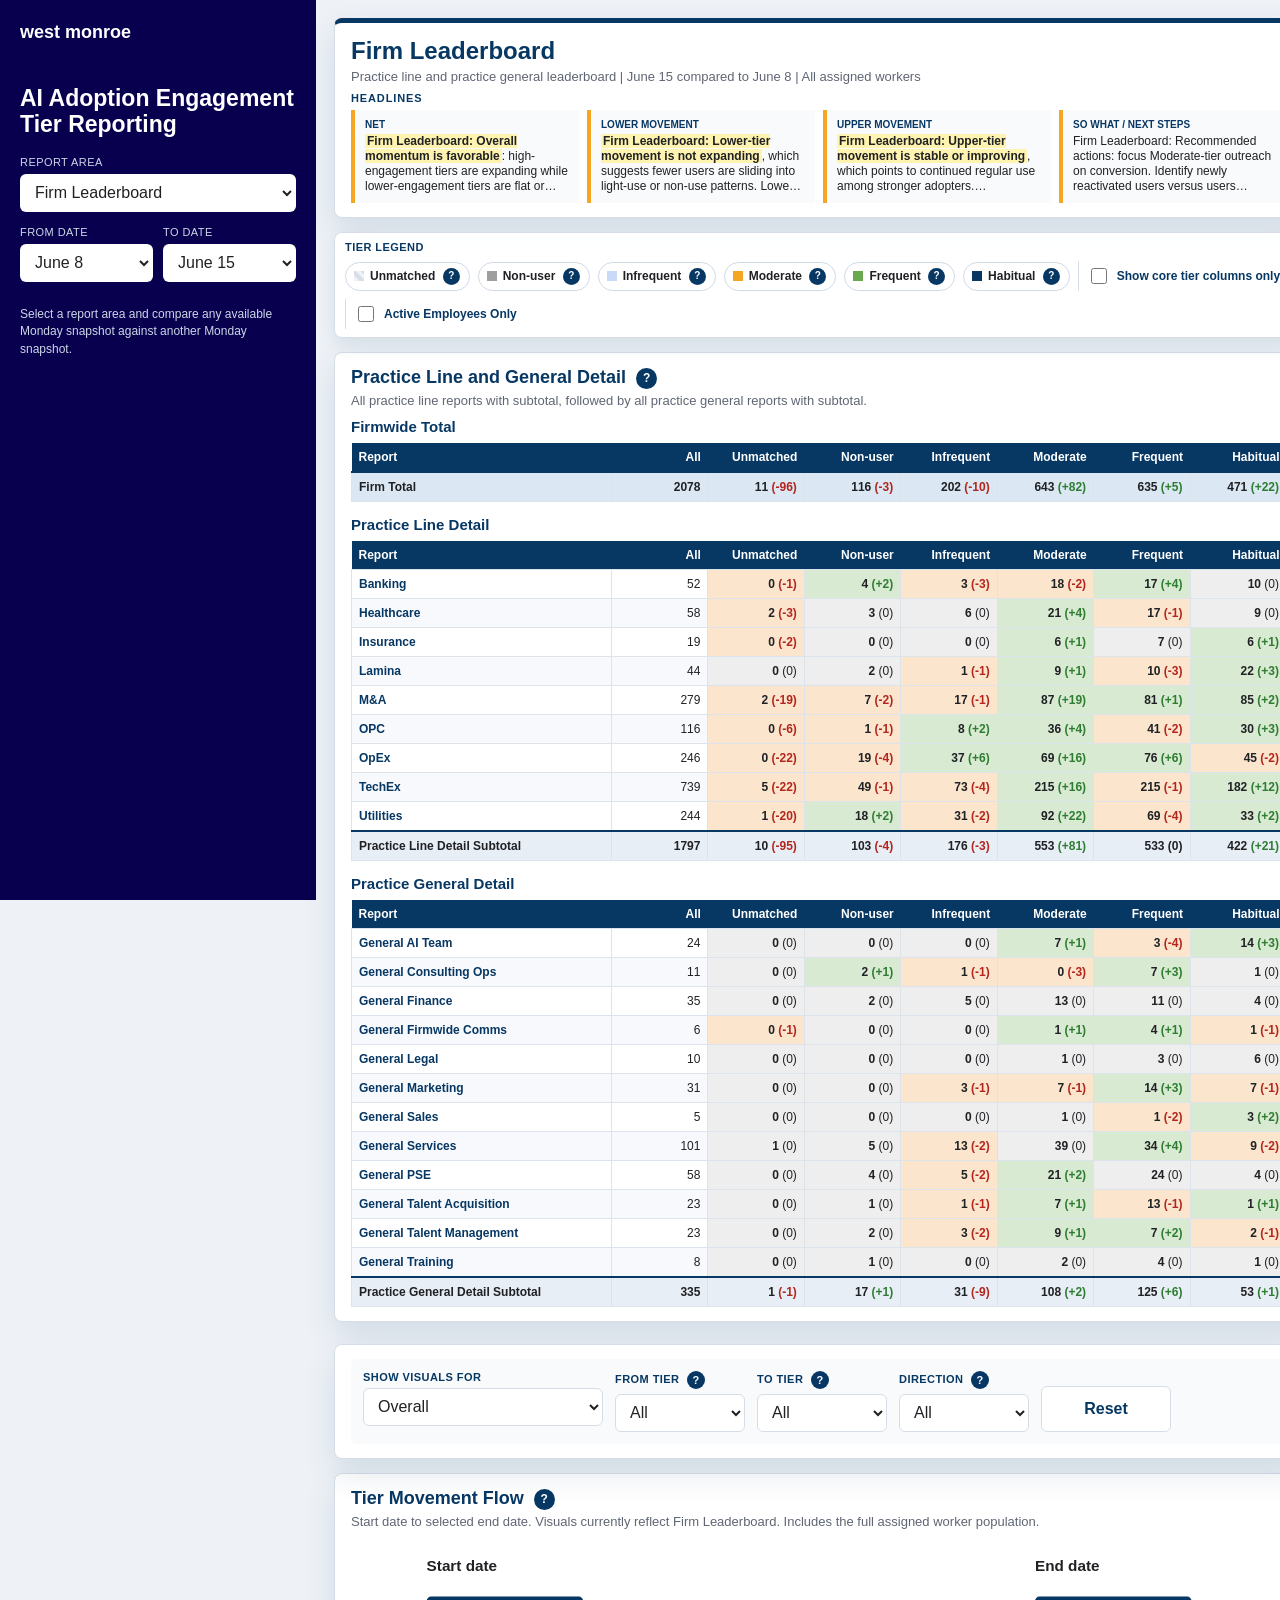
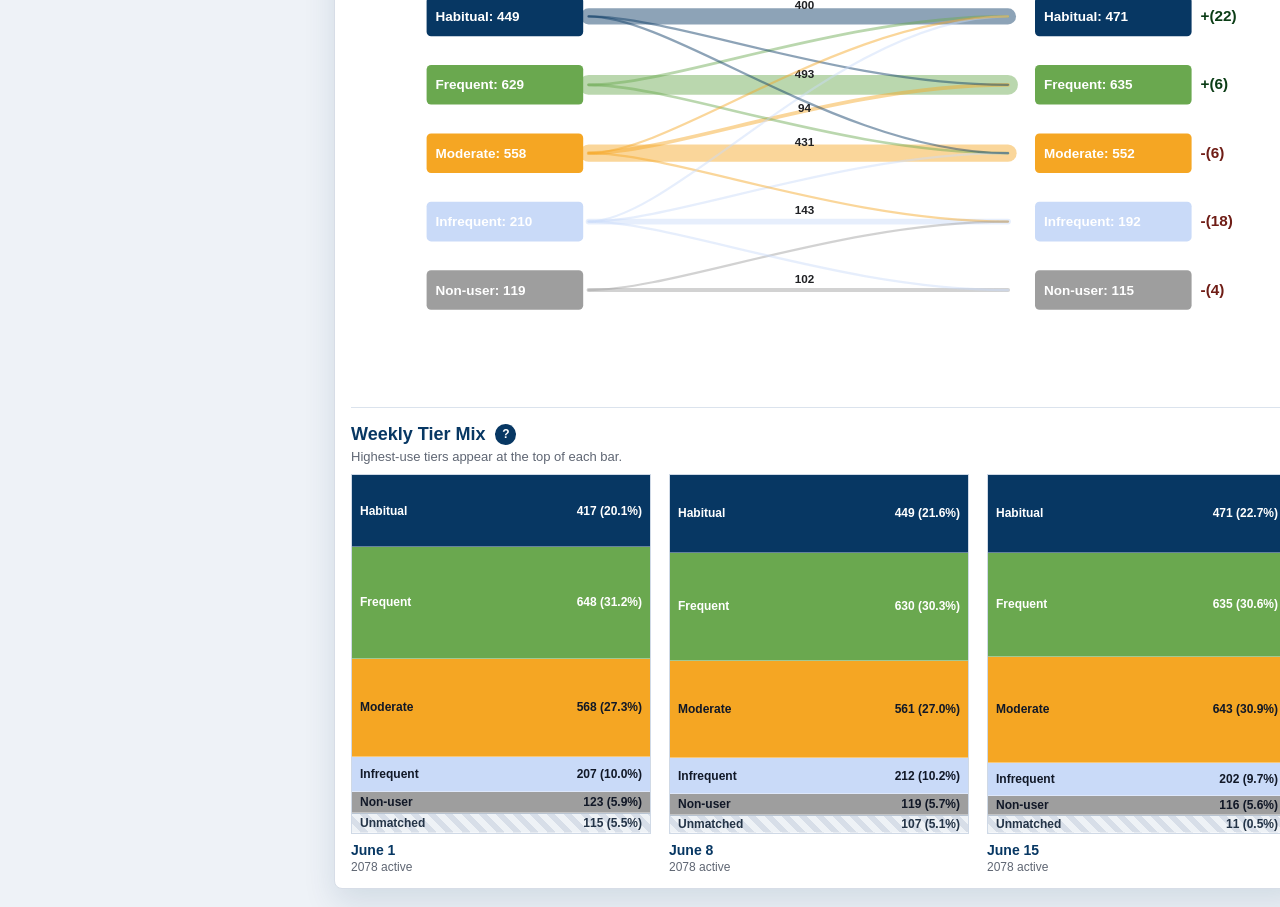
==== commit a9e67ad5: "Clarify all direction filter copy" ====
--- a/ai-adoption-engagement-tier-dashboard/index.html
+++ b/ai-adoption-engagement-tier-dashboard/index.html
@@ -130,7 +130,7 @@
             <select id="toTierSelect"></select>
           </label>
           <label>
-            <span>Direction <button class="help inline-help" data-help="All shows all tier changes, Up only shows movement into higher-use tiers, and Down only shows movement into lower-use tiers. People who stayed in the same tier are included only in All.">?</button></span>
+            <span>Direction <button class="help inline-help" data-help="All includes upward, downward, and no-change tier movement. Up only shows movement into higher-use tiers. Down only shows movement into lower-use tiers.">?</button></span>
             <select id="directionSelect">
               <option value="all">All</option>
               <option value="up">Up only</option>
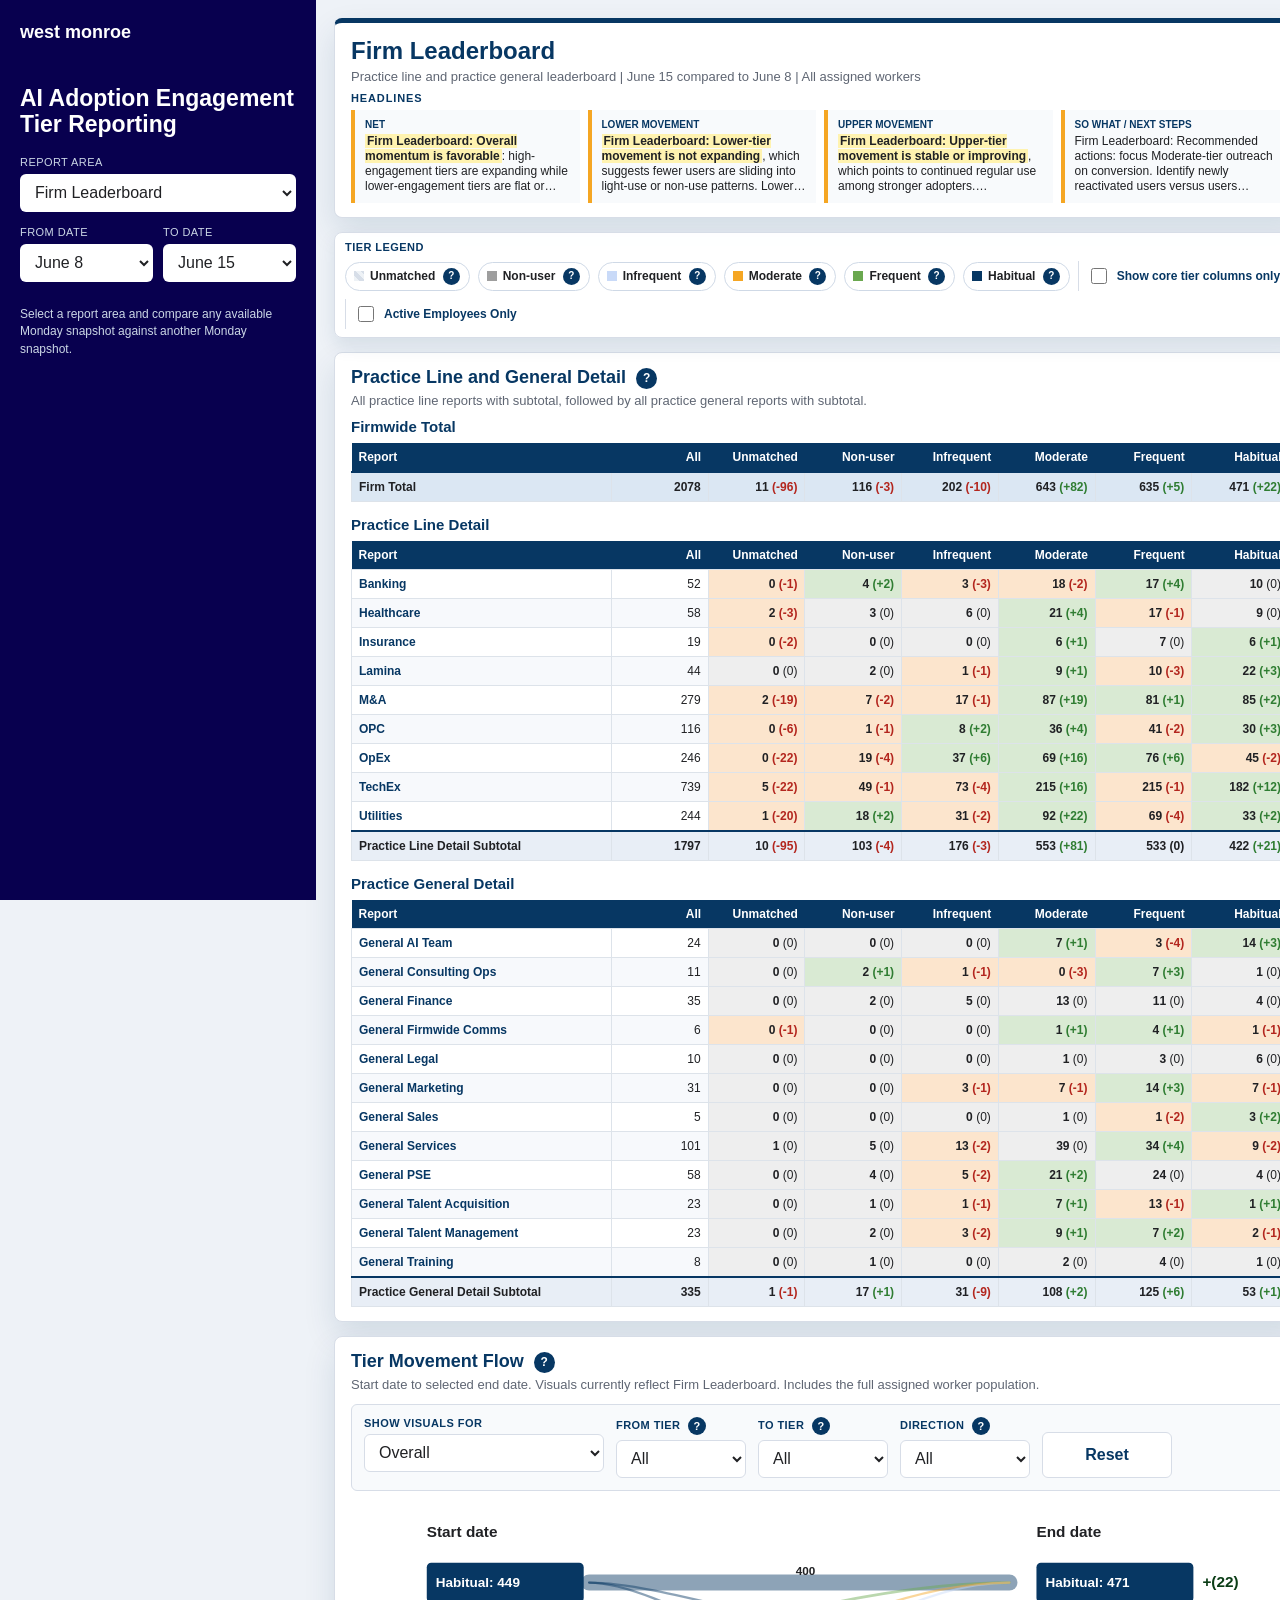
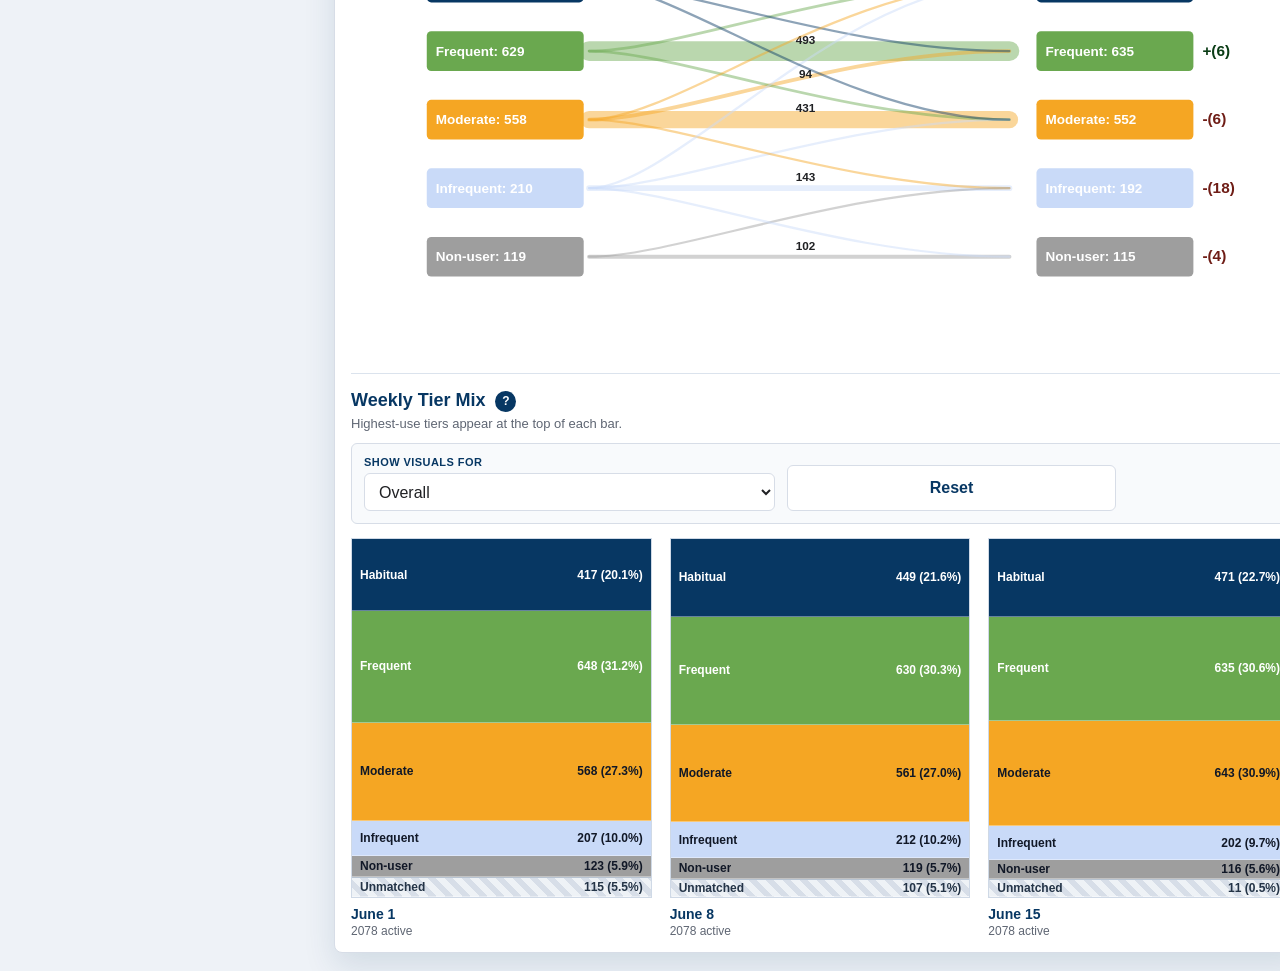
==== commit b9e912da: "Move tier controls into visualization panels" ====
--- a/ai-adoption-engagement-tier-dashboard/index.html
+++ b/ai-adoption-engagement-tier-dashboard/index.html
@@ -103,22 +103,28 @@
         <div id="leaderboardDetails" class="detail-stack"></div>
       </section>
 
-      <section class="panel visual-controls-panel">
-        <div class="movement-controls">
+      <section class="panel">
+        <div class="panel-head">
+          <div>
+            <h3>Tier Movement Flow <button class="help" data-help="This Sankey shows aggregate movement from each start-date tier to each end-date tier. It does not expose person-level data.">?</button></h3>
+            <p id="visualScopeDescription">Start date to selected end date.</p>
+          </div>
+        </div>
+        <div class="movement-controls panel-movement-controls">
           <div id="visualScopePanel" class="visual-scope-panel">
             <label>
               <span>Show visuals for</span>
-              <select id="visualScopeSelect" aria-label="Show visuals for">
+              <select id="visualScopeSelect" class="visual-scope-select" aria-label="Show visuals for">
                 <option value="overall">Overall</option>
                 <option value="line">Practice Line</option>
                 <option value="general">Practice General</option>
               </select>
             </label>
           </div>
-          <div id="disciplineFilterPanel" class="visual-scope-panel">
+          <div id="disciplineFilterPanel" class="visual-scope-panel discipline-filter-panel">
             <label>
-              <span id="visualFilterLabel">Discipline</span>
-              <select id="disciplineFilterSelect" aria-label="Filter visuals"></select>
+              <span class="visual-filter-label">Discipline</span>
+              <select id="disciplineFilterSelect" class="discipline-filter-select" aria-label="Filter visuals"></select>
             </label>
           </div>
           <label>
@@ -137,16 +143,7 @@
               <option value="down">Down only</option>
             </select>
           </label>
-          <button id="resetSelections" class="reset-button" type="button">Reset</button>
-        </div>
-      </section>
-
-      <section class="panel">
-        <div class="panel-head">
-          <div>
-            <h3>Tier Movement Flow <button class="help" data-help="This Sankey shows aggregate movement from each start-date tier to each end-date tier. It does not expose person-level data.">?</button></h3>
-            <p id="visualScopeDescription">Start date to selected end date.</p>
-          </div>
+          <button class="reset-button reset-selections" type="button">Reset</button>
         </div>
         <svg id="sankey" viewBox="0 0 1040 500" role="img" aria-label="Engagement tier Sankey"></svg>
         <div class="trend-panel">
@@ -156,6 +153,25 @@
               <p>Highest-use tiers appear at the top of each bar.</p>
             </div>
           </div>
+          <div class="movement-controls panel-movement-controls tier-mix-controls">
+            <div id="mixVisualScopePanel" class="visual-scope-panel">
+              <label>
+                <span>Show visuals for</span>
+                <select id="mixVisualScopeSelect" class="visual-scope-select" aria-label="Show weekly tier mix for">
+                  <option value="overall">Overall</option>
+                  <option value="line">Practice Line</option>
+                  <option value="general">Practice General</option>
+                </select>
+              </label>
+            </div>
+            <div id="mixDisciplineFilterPanel" class="visual-scope-panel discipline-filter-panel">
+              <label>
+                <span class="visual-filter-label">Discipline</span>
+                <select id="mixDisciplineFilterSelect" class="discipline-filter-select" aria-label="Filter weekly tier mix"></select>
+              </label>
+            </div>
+            <button class="reset-button reset-selections" type="button">Reset</button>
+          </div>
           <div id="weeklyTierMix" class="weekly-tier-mix" aria-label="Weekly engagement tier mix"></div>
         </div>
       </section>
--- a/ai-adoption-engagement-tier-dashboard/styles.css
+++ b/ai-adoption-engagement-tier-dashboard/styles.css
@@ -168,6 +168,14 @@
 .visual-controls-panel .movement-controls {
   border: 0;
   margin: 0;
+}
+
+.panel-movement-controls {
+  margin: 12px 0 14px;
+}
+
+.tier-mix-controls {
+  grid-template-columns: minmax(240px, 1.25fr) minmax(180px, 1fr) minmax(92px, 0.45fr);
 }
 
 .movement-controls label span {
